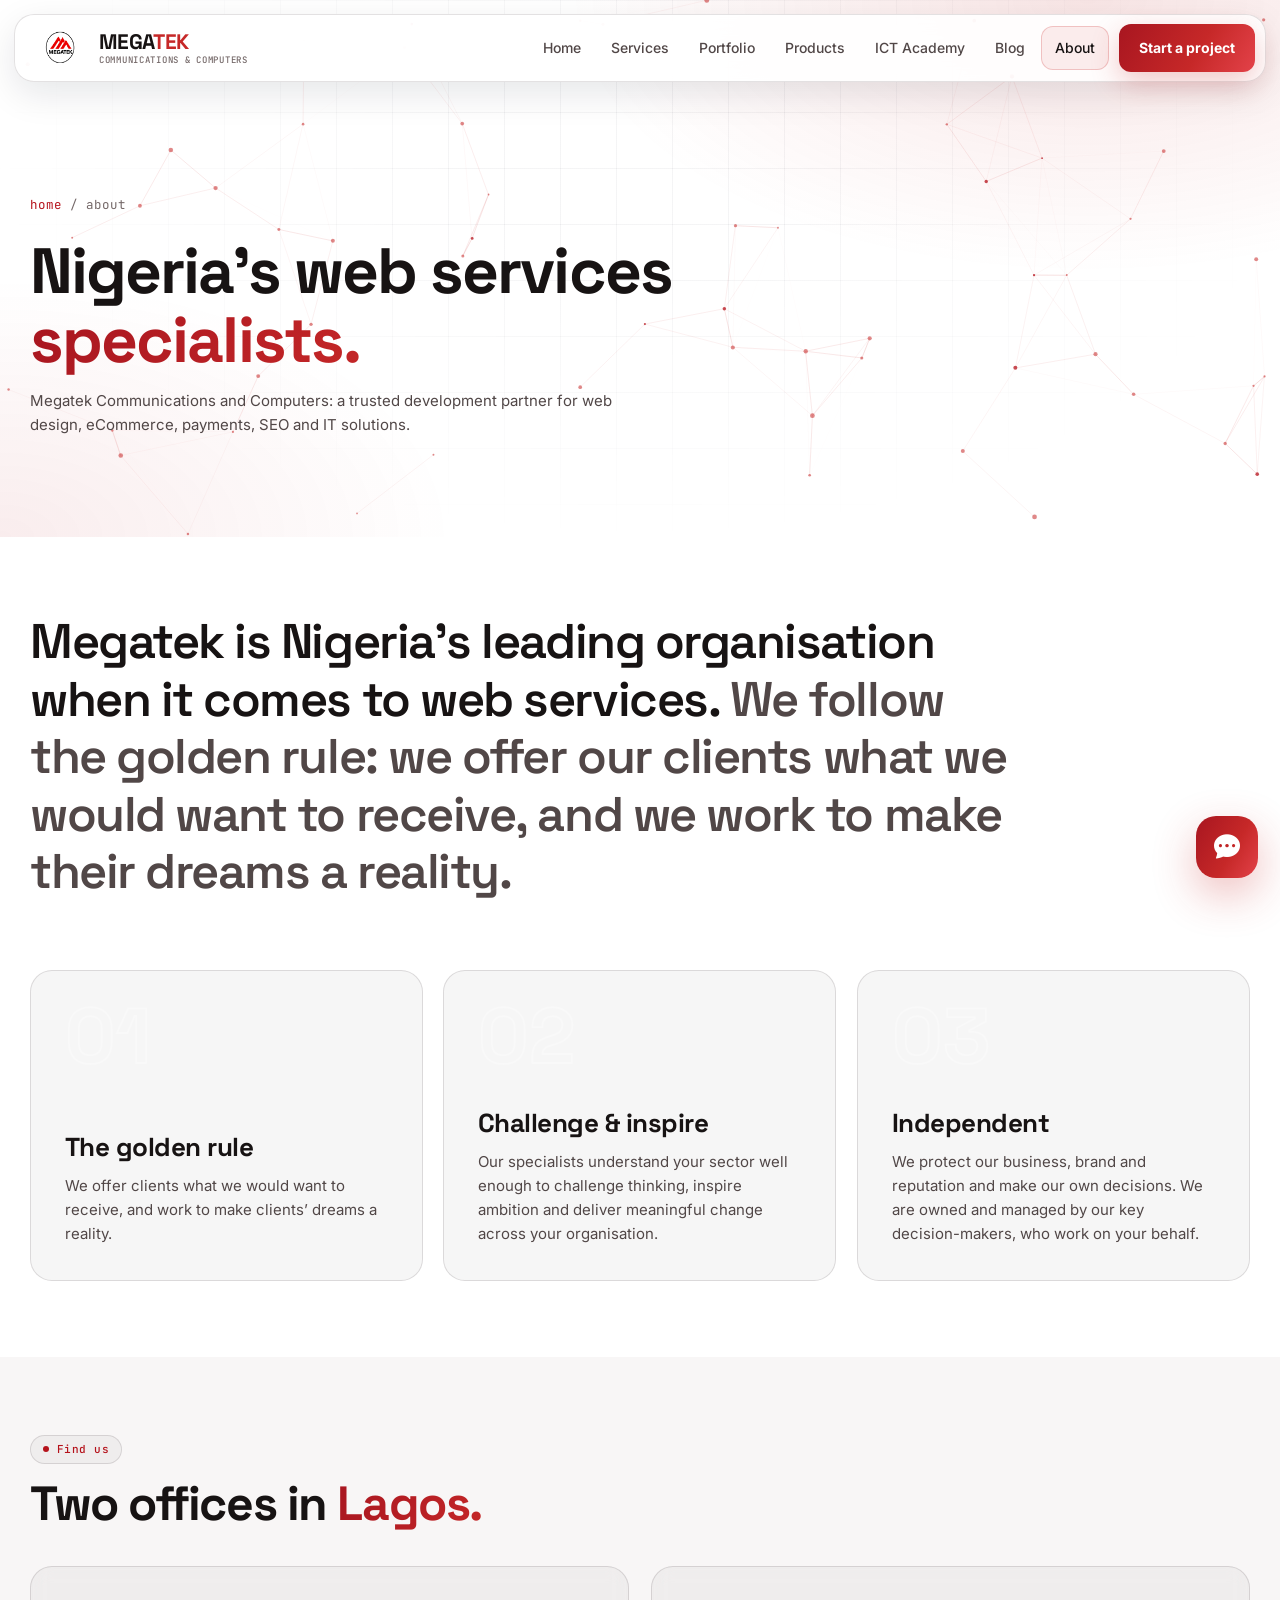
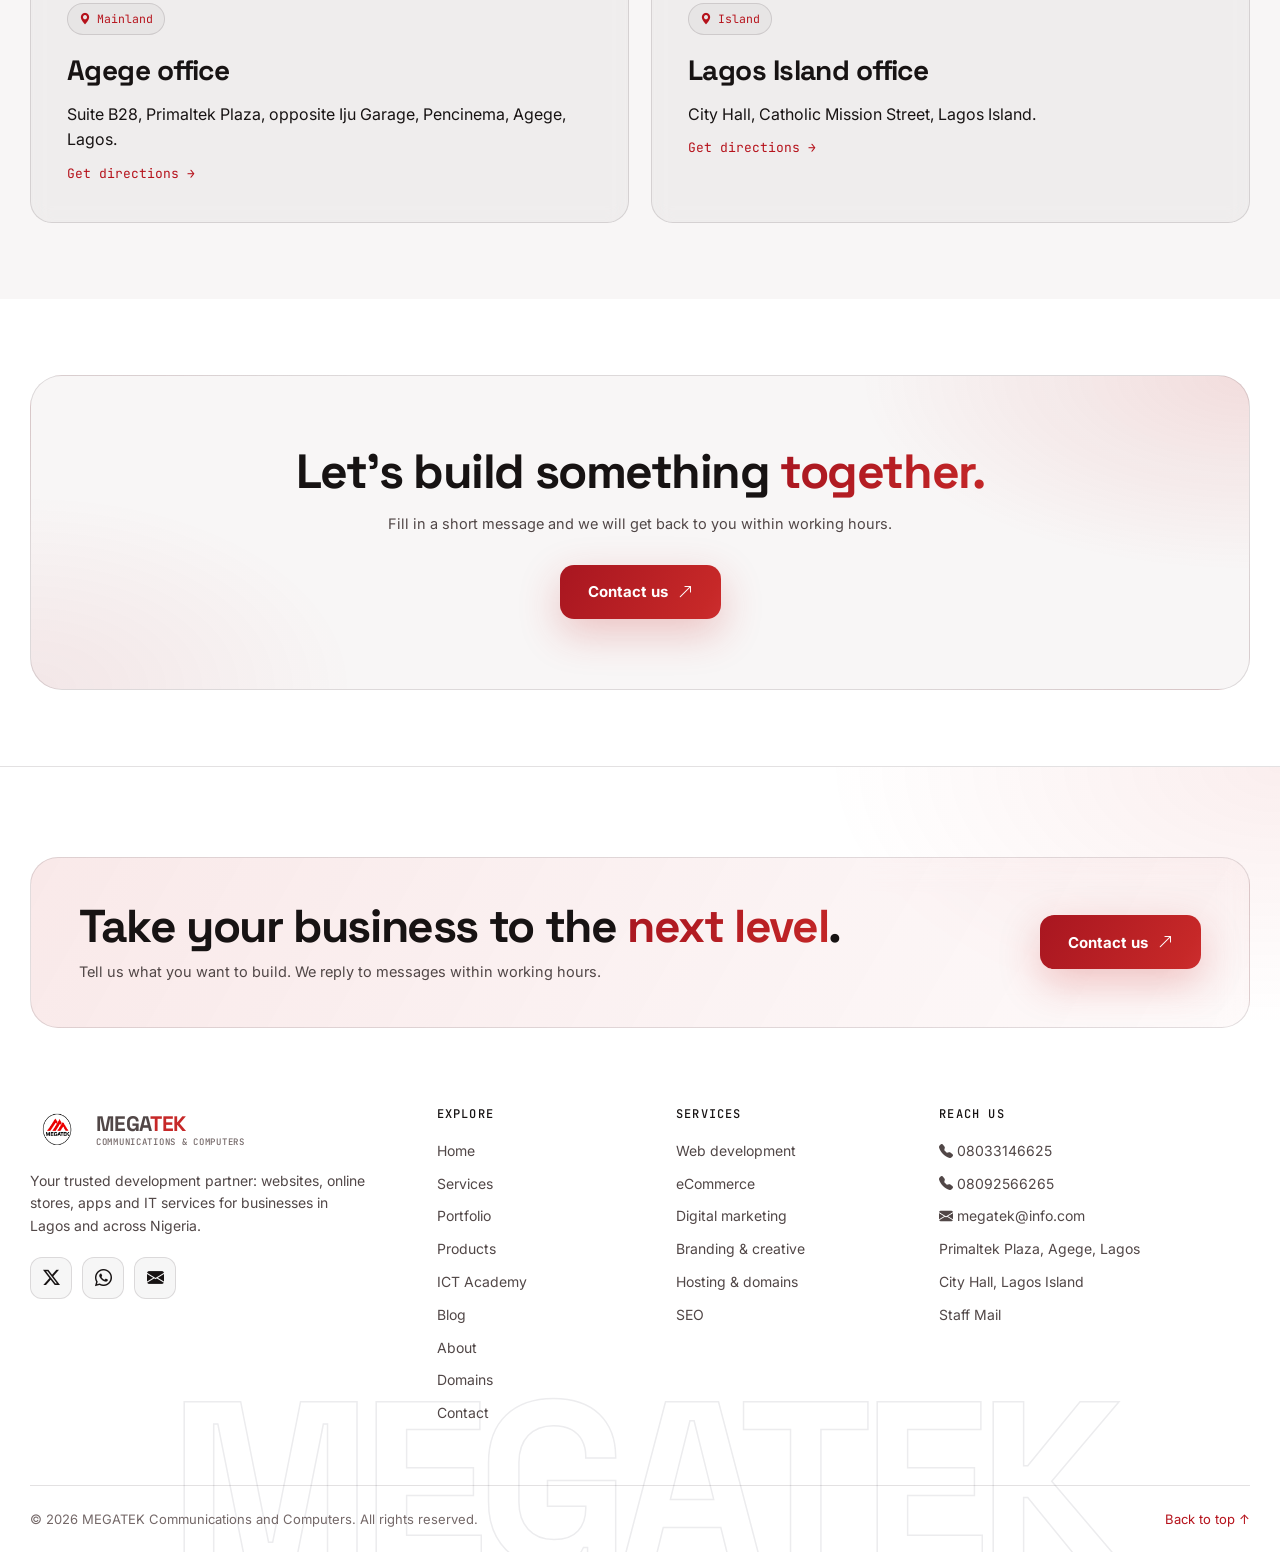
==== about.html @ 0903a26f "Build Megatek website branding refresh Co-authored-by: Copilot <223556219+Copilot@users.noreply.gith" ====
<!doctype html>
<html lang="en">
<head>
  <meta charset="utf-8">
  <meta name="viewport" content="width=device-width, initial-scale=1">
  <meta name="description" content="Megatek Communications and Computers, Nigeria web services specialists in Lagos.">
  <meta name="theme-color" content="#ffffff">
  <title>About Us | Megatek</title>
  <link rel="icon" type="image/png" href="assets/images/logo.png">
  <link rel="stylesheet" href="assets/css/styles.css">
  <script src="assets/js/main.js" defer></script>
</head>
<body id="top">
  <div data-site-header></div>
  <main>
    <section class="page-hero"><div class="grid-bg"></div><div class="container"><div class="crumbs"><a href="index.html">home</a> / about</div><h1>Nigeria&rsquo;s web services <span class="grad">specialists.</span></h1><p class="lead">Megatek Communications and Computers: a trusted development partner for web design, eCommerce, payments, SEO and IT solutions.</p></div></section>
    <section class="section"><div class="container">
      <p class="statement reveal">Megatek is Nigeria&rsquo;s leading organisation when it comes to web services. <span>We follow the golden rule: we offer our clients what we would want to receive, and we work to make their dreams a reality.</span></p>
      <div class="principles reveal">
        <div class="card principle"><span class="num">01</span><h3>The golden rule</h3><p>We offer clients what we would want to receive, and work to make clients&rsquo; dreams a reality.</p></div>
        <div class="card principle"><span class="num">02</span><h3>Challenge &amp; inspire</h3><p>Our specialists understand your sector well enough to challenge thinking, inspire ambition and deliver meaningful change across your organisation.</p></div>
        <div class="card principle"><span class="num">03</span><h3>Independent</h3><p>We protect our business, brand and reputation and make our own decisions. We are owned and managed by our key decision-makers, who work on your behalf.</p></div>
      </div>
    </div></section>
    <section class="section section--alt"><div class="container"><div class="section-head reveal"><p class="eyebrow">Find us</p><h2>Two offices in <span class="grad">Lagos.</span></h2></div>
      <div class="offices reveal">
        <div class="card office"><span class="chip"><i class="bi bi-geo-alt-fill"></i> Mainland</span><h3>Agege office</h3><p>Suite B28, Primaltek Plaza, opposite Iju Garage, Pencinema, Agege, Lagos.</p><a href="https://maps.google.com/?q=Primaltek+Plaza+Agege+Lagos" target="_blank" rel="noreferrer">Get directions →</a></div>
        <div class="card office"><span class="chip"><i class="bi bi-geo-alt-fill"></i> Island</span><h3>Lagos Island office</h3><p>City Hall, Catholic Mission Street, Lagos Island.</p><a href="https://maps.google.com/?q=City+Hall+Catholic+Mission+Street+Lagos+Island" target="_blank" rel="noreferrer">Get directions →</a></div>
      </div></div></section>
    <section class="section"><div class="container"><div class="cta reveal"><h2>Let&rsquo;s build something <span class="grad">together.</span></h2><p>Fill in a short message and we will get back to you within working hours.</p><div class="hero-actions"><a class="btn" href="contact.html">Contact us <i class="bi bi-arrow-up-right"></i></a></div></div></div></section>
  </main>
  <div data-site-footer></div>
</body>
</html>
---- assets/css/styles.css ----
@import url('https://fonts.googleapis.com/css2?family=Space+Grotesk:wght@400;500;600;700&family=Inter:wght@400;500;600;700&family=JetBrains+Mono:wght@400;500;700&display=swap');
@import url('https://cdn.jsdelivr.net/npm/bootstrap-icons@1.11.3/font/bootstrap-icons.min.css');

:root {
  color-scheme: light;
  --bg: #ffffff; --bg-2: #f8f6f6; --bg-3: #f0eaea;
  --panel: rgba(25,15,16,.035); --panel-2: rgba(25,15,16,.07); --line: rgba(25,15,16,.12);
  --text: #171313; --sub: #514747; --dim: #746868;
  --blue: #c62828; --blue-2: #a81620; --violet: #b51f2b; --mint: #b5121b; --amber: #a81620; --red: #c62828;
  --light: #faf7f7; --ink: #171313; --ink-sub: #514747; --light-line: #e6dede;
  --grad: linear-gradient(120deg, #a81620, #c62828 58%, #e34249);
  --grad-warm: linear-gradient(120deg, #a81620, #e34249);
  --display: 'Space Grotesk', system-ui, sans-serif; --sans: 'Inter', system-ui, sans-serif; --mono: 'JetBrains Mono', ui-monospace, monospace;
  --radius: 22px; --content: 1220px; --ease: cubic-bezier(.22,.8,.24,1);
}
* { box-sizing: border-box; }
html { scroll-behavior: smooth; overflow-x: clip; }
body { margin: 0; background: var(--bg); color: var(--text); font-family: var(--sans); font-size: 16px; line-height: 1.7; overflow-x: hidden; -webkit-font-smoothing: antialiased; }
main { overflow-x: clip; animation: page-in .6s ease both; }
@keyframes page-in { from { opacity: 0; } to { opacity: 1; } }
body.page-leave main { opacity: 0; transition: opacity .28s; }
img { display: block; max-width: 100%; }
a { color: inherit; }
button, input, textarea, select { font: inherit; color: inherit; }
::selection { background: var(--blue); color: #fff; }
:focus-visible { outline: 2px solid var(--mint); outline-offset: 3px; }
.sr-only { position: absolute !important; width: 1px; height: 1px; overflow: hidden; clip: rect(0 0 0 0); white-space: nowrap; }
.container { width: min(var(--content), calc(100% - 56px)); margin-inline: auto; }
.section { position: relative; padding-block: 76px; }
.section--light { background: var(--light); color: var(--ink); --text: var(--ink); --sub: var(--ink-sub); --line: var(--light-line); --panel: #fff; --panel-2: #fff; }
.section--alt { background: var(--bg-2); }
.grid-bg { position: absolute; inset: 0; background-image: linear-gradient(rgba(255,255,255,.05) 1px, transparent 1px), linear-gradient(90deg, rgba(255,255,255,.05) 1px, transparent 1px); background-size: 56px 56px; -webkit-mask-image: radial-gradient(ellipse at 50% 30%, #000 20%, transparent 72%); mask-image: radial-gradient(ellipse at 50% 30%, #000 20%, transparent 72%); pointer-events: none; }
.section--light .grid-bg { background-image: linear-gradient(rgba(11,18,38,.06) 1px, transparent 1px), linear-gradient(90deg, rgba(11,18,38,.06) 1px, transparent 1px); }

/* ============ Type ============ */
h1, h2, h3, h4 { margin: 0 0 14px; font-family: var(--display); font-weight: 700; line-height: 1.08; letter-spacing: -.03em; color: var(--text); }
h1 { font-size: clamp(28px, 5.5vw, 84px); }
h2 { font-size: clamp(22px, 3.8vw, 48px); }
h3 { font-size: 18px; letter-spacing: -.02em; line-height: 1.25; }
p { margin: 0 0 14px; color: var(--sub); font-size: 14.5px; line-height: 1.6; }
.lead { font-size: 15px; max-width: 620px; line-height: 1.6; }
.grad { background: var(--grad); background-size: 200% auto; -webkit-background-clip: text; background-clip: text; color: transparent; animation: shine 7s linear infinite; }
.mono { font-family: var(--mono); }
.eyebrow { display: inline-flex; align-items: center; gap: 8px; margin-bottom: 14px; padding: 5px 12px; border: 1px solid var(--line); border-radius: 999px; background: var(--panel); color: var(--mint); font-family: var(--mono); font-size: 11px; font-weight: 500; letter-spacing: .04em; }
.section--light .eyebrow { color: var(--blue-2); background: #fff; }
.eyebrow::before { width: 6px; height: 6px; border-radius: 50%; background: currentColor; box-shadow: 0 0 0 0 currentColor; animation: ping 2s infinite; content: ''; }
.section-head { max-width: 680px; margin-bottom: 36px; }
.section-head--center { margin-inline: auto; text-align: center; }
.section-head--center .lead { margin-inline: auto; }
.split .word { display: inline-block; overflow: hidden; vertical-align: top; padding: 0 .04em .14em; margin: 0 -.04em -.14em; }
.split .word > span { display: inline-block; opacity: 0; transform: translateY(115%) rotate(4deg); transition: transform .9s var(--ease), opacity .6s; transition-delay: calc(var(--i, 0) * 55ms); }
.split.is-in .word > span { opacity: 1; transform: none; }
.split .grad .word > span { background: var(--grad); background-size: 200% auto; -webkit-background-clip: text; background-clip: text; color: transparent; animation: shine 7s linear infinite; }
.split .grad { background: none; animation: none; color: inherit; }

/* ============ Buttons ============ */
.btn { position: relative; display: inline-flex; align-items: center; justify-content: center; gap: clamp(7px, 1vw, 10px); min-height: clamp(44px, 4.5vw, 54px); padding: clamp(9px, 1.2vw, 13px) clamp(18px, 2.5vw, 28px); border: 0; border-radius: clamp(11px, 1.2vw, 14px); overflow: hidden; background: var(--grad); background-size: 160% 100%; color: #fff; font-weight: 700; font-size: clamp(13.5px, 1.2vw, 15px); text-decoration: none; cursor: pointer; box-shadow: 0 14px 40px rgba(198,40,40,.25); transition: transform .3s var(--ease), box-shadow .3s, background-position .6s, translate .2s; }
.btn:hover { transform: translateY(-3px); background-position: 100% 0; box-shadow: 0 20px 54px rgba(198,40,40,.35); }
.btn--ghost { border: 1px solid var(--line); background: var(--panel); color: var(--text); box-shadow: none; backdrop-filter: blur(10px); }
.btn--ghost:hover { background: var(--panel-2); border-color: rgba(255,255,255,.3); box-shadow: none; }
.btn--dark { background: var(--ink); color: #fff; box-shadow: 0 14px 34px rgba(11,18,38,.3); }
.btn--sm { min-height: clamp(36px, 3.8vw, 44px); padding: clamp(6px, 0.9vw, 9px) clamp(13px, 1.8vw, 18px); font-size: clamp(12.5px, 1.1vw, 14px); border-radius: clamp(9px, 1vw, 12px); }
.chip { display: inline-flex; align-items: center; gap: 6px; padding: 5px 11px; border: 1px solid var(--line); border-radius: 999px; background: var(--panel); color: var(--sub); font-family: var(--mono); font-size: 11.5px; }

/* ============ Cards / tilt / spotlight ============ */
.card { position: relative; border: 1px solid var(--line); border-radius: var(--radius); background: var(--panel); overflow: hidden; backdrop-filter: blur(10px); }
.section--light .card { box-shadow: 0 16px 44px rgba(11,18,38,.07); }
[data-tilt] { transform: perspective(1000px) rotateX(var(--rx, 0deg)) rotateY(var(--ry, 0deg)) translateY(var(--ty, 0px)); transition: transform .35s var(--ease), border-color .3s, box-shadow .3s, background .3s; will-change: transform; }
[data-tilt]:hover { --ty: -8px; border-color: rgba(198,40,40,.45); box-shadow: 0 30px 80px rgba(198,40,40,.12); }
.spot { position: absolute; inset: 0; z-index: 2; border-radius: inherit; background: radial-gradient(420px circle at var(--mx, 50%) var(--my, 50%), rgba(198,40,40,.12), transparent 62%); opacity: 0; pointer-events: none; transition: opacity .3s; }
[data-tilt]:hover > .spot { opacity: 1; }

/* ============ Header ============ */
.scroll-progress { position: fixed; z-index: 200; top: 0; left: 0; right: 0; height: 3px; background: var(--grad); box-shadow: 0 0 14px rgba(198,40,40,.4); transform: scaleX(0); transform-origin: left; }
.site-header { position: fixed; z-index: 100; top: 0; left: 0; right: 0; padding-top: 14px; pointer-events: none; }
.header-inner { pointer-events: auto; width: min(1260px, calc(100% - 28px)); min-height: 68px; margin: 0 auto; display: flex; align-items: center; justify-content: space-between; gap: 18px; padding: 8px 10px 8px 18px; border: 1px solid var(--line); border-radius: 20px; background: rgba(8,12,26,.62); backdrop-filter: blur(22px) saturate(160%); -webkit-backdrop-filter: blur(22px) saturate(160%); box-shadow: 0 20px 60px rgba(0,0,0,.35); transition: background .3s, border-color .3s; }
.site-header.is-scrolled .header-inner { background: rgba(6,9,20,.88); border-color: rgba(255,255,255,.14); }
.brand { display: flex; align-items: center; gap: 12px; text-decoration: none; }
.brand-mark { width: 40px; height: 40px; flex: 0 0 auto; }
.brand-name { display: block; font-family: var(--display); font-size: 21px; font-weight: 700; letter-spacing: -.03em; line-height: 1; }
.brand-name b { color: var(--red); font-weight: 700; }
.brand-name small { display: block; margin-top: 4px; color: var(--dim); font-family: var(--mono); font-size: 9px; font-weight: 500; letter-spacing: .08em; text-transform: uppercase; }
.site-nav { display: flex; align-items: center; gap: 2px; }
.site-nav a { padding: 10px 14px; border-radius: 12px; color: var(--sub); font-size: 14px; font-weight: 500; text-decoration: none; transition: color .2s, background .2s; }
.site-nav a:hover { color: #fff; background: var(--panel-2); }
.site-nav a[aria-current="page"] { color: #fff; background: rgba(198,40,40,.12); box-shadow: inset 0 0 0 1px rgba(198,40,40,.3); }
.site-nav .nav-cta { margin-left: 8px; padding: 12px 20px; background: var(--grad); color: #fff; font-weight: 700; box-shadow: 0 10px 28px rgba(198,40,40,.25); }
.site-nav .nav-cta:hover { color: #fff; background: var(--grad); transform: translateY(-2px); }
.nav-toggle { display: none; width: 46px; height: 46px; align-items: center; justify-content: center; border: 1px solid var(--line); border-radius: 14px; background: var(--panel); cursor: pointer; }
.burger, .burger::before, .burger::after { display: block; width: 20px; height: 2px; border-radius: 2px; background: #fff; transition: transform .35s var(--ease), background .2s; }
.burger { position: relative; }
.burger::before, .burger::after { position: absolute; left: 0; content: ''; }
.burger::before { top: -6px; } .burger::after { top: 6px; }
.nav-toggle.is-open .burger { background: transparent; }
.nav-toggle.is-open .burger::before { transform: translateY(6px) rotate(45deg); }
.nav-toggle.is-open .burger::after { transform: translateY(-6px) rotate(-45deg); }

/* ============ Page hero (inner) ============ */
.page-hero { position: relative; overflow: hidden; padding: 190px 0 100px; background: radial-gradient(800px 420px at 85% 0%, rgba(198,40,40,.12), transparent 65%), radial-gradient(700px 400px at 0% 100%, rgba(181,18,27,.08), transparent 65%), var(--bg); isolation: isolate; }
.page-hero .container { position: relative; z-index: 2; }
.page-hero h1 { max-width: 960px; font-size: clamp(26px, 5vw, 76px); }
.page-hero .lead { margin-bottom: 0; }
.crumbs { display: inline-flex; gap: 8px; margin-bottom: 22px; color: var(--dim); font-family: var(--mono); font-size: 12.5px; }
.crumbs a { color: var(--mint); text-decoration: none; }
.fx-canvas { position: absolute; inset: 0; z-index: 0; width: 100%; height: 100%; pointer-events: none; }
.orb { position: absolute; z-index: 0; border-radius: 50%; filter: blur(70px); pointer-events: none; animation: drift 16s ease-in-out infinite; }

/* ============ Footer ============ */
.site-footer { position: relative; overflow: hidden; padding: 90px 0 0; border-top: 1px solid var(--line); background: radial-gradient(700px 400px at 100% 0%, rgba(198,40,40,.08), transparent 65%), var(--bg); }
.footer-cta { position: relative; z-index: 2; display: flex; align-items: center; justify-content: space-between; gap: 30px; margin-bottom: 80px; padding: 44px 48px; border: 1px solid var(--line); border-radius: 28px; background: linear-gradient(120deg, rgba(198,40,40,.1), rgba(181,18,27,.05) 60%, rgba(198,40,40,.025)); backdrop-filter: blur(14px); }
.footer-cta h2 { margin: 0 0 8px; font-size: clamp(30px, 3.6vw, 48px); }
.footer-cta p { margin: 0; }
.footer-grid { position: relative; z-index: 2; display: grid; grid-template-columns: 1.5fr .8fr .9fr 1.3fr; gap: 48px; }
.footer-col h4 { margin-bottom: 18px; color: #fff; font-family: var(--mono); font-size: 12px; font-weight: 500; letter-spacing: .1em; text-transform: uppercase; }
.footer-col ul { display: grid; gap: 9px; margin: 0; padding: 0; list-style: none; }
.footer-col a, .footer-col li, .footer-col p { color: var(--sub); font-size: 14px; text-decoration: none; }
.footer-col a { transition: color .2s, padding .25s var(--ease); }
.footer-col a:hover { color: var(--mint); padding-left: 6px; }
.footer-about p { max-width: 340px; margin: 18px 0 20px; }
.socials { display: flex; gap: 10px; }
.socials a { width: 42px; height: 42px; display: grid; place-items: center; border: 1px solid var(--line); border-radius: 12px; background: var(--panel); color: #fff; font-size: 17px; transition: background .25s, transform .3s var(--ease), border-color .25s; padding: 0 !important; }
.socials a:hover { transform: translateY(-4px); border-color: var(--blue); background: rgba(198,40,40,.12); color: var(--red); }
.footer-bottom { position: relative; z-index: 2; display: flex; justify-content: space-between; gap: 18px; margin-top: 60px; padding: 22px 0; border-top: 1px solid var(--line); color: var(--dim); font-size: 13px; }
.footer-bottom a { color: var(--mint); text-decoration: none; }
.footer-word { position: absolute; z-index: 1; left: 50%; bottom: -.2em; transform: translateX(-50%); color: transparent; font-family: var(--display); font-size: clamp(60px, 18vw, 300px); font-weight: 700; line-height: 1; letter-spacing: -.05em; white-space: nowrap; -webkit-text-stroke: 1.5px rgba(255,255,255,.07); pointer-events: none; }

/* ============ Reveal / keyframes ============ */
.js .reveal { opacity: 0; transform: translateY(36px); transition: opacity .85s var(--ease), transform .85s var(--ease); }
.js .reveal.is-visible { opacity: 1; transform: none; }
.reveal.is-visible > * { animation: child-in .85s var(--ease) backwards; }
.reveal.is-visible > *:nth-child(2) { animation-delay: .08s; } .reveal.is-visible > *:nth-child(3) { animation-delay: .16s; }
.reveal.is-visible > *:nth-child(4) { animation-delay: .24s; } .reveal.is-visible > *:nth-child(5) { animation-delay: .32s; }
.reveal.is-visible > *:nth-child(6) { animation-delay: .4s; } .reveal.is-visible > *:nth-child(7) { animation-delay: .48s; }
.reveal.is-visible > *:nth-child(8) { animation-delay: .56s; } .reveal.is-visible > *:nth-child(9) { animation-delay: .64s; }
@keyframes child-in { from { opacity: 0; transform: translateY(26px) scale(.97); } to { opacity: 1; transform: none; } }
@keyframes shine { to { background-position: 200% center; } }
@keyframes ping { 70% { box-shadow: 0 0 0 9px transparent; } 100% { box-shadow: 0 0 0 0 transparent; } }
@keyframes drift { 0%, 100% { transform: translate(0,0) scale(1); } 50% { transform: translate(50px,-40px) scale(1.15); } }
@keyframes float { 0%, 100% { transform: translateY(0); } 50% { transform: translateY(-12px); } }
@keyframes spin { to { transform: rotate(360deg); } }
@keyframes mq { to { transform: translateX(-50%); } }
@keyframes blink { 50% { opacity: 0; } }

/* ============ Boot screen / cursor / to-top ============ */
.boot { position: fixed; z-index: 500; inset: 0; display: grid; place-items: center; padding: 24px; background: var(--bg); transition: opacity .6s, visibility .6s; }
.boot.is-leaving { opacity: 0; visibility: hidden; }
.boot-box { width: min(560px, 100%); padding: 26px; border: 1px solid var(--line); border-radius: 18px; background: var(--bg-2); box-shadow: 0 30px 90px rgba(198,40,40,.12); font-family: var(--mono); font-size: 13.5px; line-height: 1.9; }
.boot-box .l { display: block; color: var(--sub); opacity: 0; animation: child-in .3s forwards; }
.boot-box .ok { color: var(--mint); }
.boot-bar { height: 3px; margin-top: 16px; overflow: hidden; border-radius: 3px; background: var(--line); }
.boot-bar i { display: block; height: 100%; width: 0; background: var(--grad); animation: load 1.7s var(--ease) forwards; }
@keyframes load { to { width: 100%; } }
.cursor-dot, .cursor-ring { position: fixed; z-index: 400; top: 0; left: 0; pointer-events: none; opacity: 0; transition: opacity .3s; }
.has-cursor .cursor-dot, .has-cursor .cursor-ring { opacity: 1; }
.cursor-dot { width: 6px; height: 6px; margin: -3px 0 0 -3px; border-radius: 50%; background: var(--mint); }
.cursor-ring { width: 38px; height: 38px; margin: -19px 0 0 -19px; border: 1.5px solid rgba(255,255,255,.85); border-radius: 50%; mix-blend-mode: difference; transition: width .3s var(--ease), height .3s var(--ease), margin .3s var(--ease), background .3s, opacity .3s; }
.cursor-ring.is-hover { width: 64px; height: 64px; margin: -32px 0 0 -32px; background: rgba(255,255,255,.9); }
.to-top { position: fixed; z-index: 90; left: 20px; bottom: 22px; width: 48px; height: 48px; display: grid; place-items: center; border: 1px solid var(--line); border-radius: 14px; background: rgba(8,12,26,.85); color: var(--mint); font-size: 18px; cursor: pointer; backdrop-filter: blur(10px); opacity: 0; transform: translateY(16px); pointer-events: none; transition: opacity .3s, transform .4s var(--ease); }
.to-top.is-on { opacity: 1; transform: none; pointer-events: auto; }

/* ============ Home hero ============ */
.hero { position: relative; min-height: 100vh; display: flex; align-items: center; overflow: hidden; padding: 160px 0 110px; background: radial-gradient(900px 560px at 85% 10%, rgba(198,40,40,.12), transparent 62%), radial-gradient(800px 560px at 0% 100%, rgba(181,18,27,.07), transparent 62%), var(--bg); isolation: isolate; }
.hero .grid-bg { z-index: 0; }
.hero-grid { position: relative; z-index: 2; display: grid; grid-template-columns: 1.02fr .98fr; gap: 60px; align-items: center; }
.hero h1 { margin-bottom: 26px; font-size: clamp(28px, 5vw, 72px); line-height: 1.05; }
.hero .lead { margin-bottom: 36px; font-size: 19px; }
.hero-actions { display: flex; flex-wrap: wrap; gap: 14px; }
.hero-trust { display: flex; flex-wrap: wrap; gap: 8px; margin-top: 38px; }
.hero .eyebrow, .hero .lead, .hero-actions, .hero-trust { opacity: 0; transform: translateY(18px); transition: opacity .9s var(--ease), transform .9s var(--ease); }
.hero-go .hero .eyebrow, .hero-go .hero .lead, .hero-go .hero-actions, .hero-go .hero-trust { opacity: 1; transform: none; }
.hero .lead { transition-delay: .7s; } .hero-actions { transition-delay: .9s; } .hero-trust { transition-delay: 1.1s; }
.hero-stage { position: relative; min-height: 560px; opacity: 0; transform: translateY(40px) scale(.96); transition: opacity 1.2s var(--ease) .4s, transform 1.2s var(--ease) .4s; }
.hero-go .hero-stage { opacity: 1; transform: none; }

/* code window */
.win { position: relative; border: 1px solid var(--line); border-radius: 18px; background: rgba(9,14,29,.92); box-shadow: 0 40px 100px rgba(0,0,0,.55), 0 0 0 1px rgba(255,255,255,.03) inset; backdrop-filter: blur(14px); overflow: hidden; }
.win-bar { display: flex; align-items: center; gap: 8px; padding: 12px 16px; border-bottom: 1px solid var(--line); background: rgba(255,255,255,.03); }
.win-bar i { width: 11px; height: 11px; border-radius: 50%; background: #c62828; } .win-bar i:nth-child(2) { background: #a81620; } .win-bar i:nth-child(3) { background: #e34249; }
.win-bar span { margin-left: 10px; color: var(--dim); font-family: var(--mono); font-size: 12px; }
.win-code { padding: 18px 20px 22px; font-family: var(--mono); font-size: 13px; line-height: 1.85; color: #c8d4f5; }
.code-line { display: block; width: 0; overflow: hidden; white-space: pre; animation: typing var(--d, .8s) steps(var(--n, 20), end) var(--delay, 0s) forwards; }
.code-line.is-out { color: var(--mint); }
@keyframes typing { from { width: 0; } to { width: calc(var(--n) * 1ch + 2px); } }
.t-k { color: #f27b83; } .t-s { color: #f4b1b5; } .t-f { color: #e88b92; } .t-c { color: #a89b9b; } .t-n { color: #ec9ca1; } .t-o { color: var(--mint); }
.caret { display: inline-block; width: 8px; height: 15px; margin-left: 2px; vertical-align: -2px; background: var(--mint); animation: blink 1s steps(1) infinite; }
.hero-win { width: 86%; }
/* browser preview */
.browser { position: absolute; z-index: 3; right: 0; bottom: 0; width: 70%; border: 1px solid rgba(25,15,16,.14); border-radius: 18px; background: #fff; box-shadow: 0 24px 60px rgba(25,15,16,.18); overflow: hidden; animation: float 7s ease-in-out infinite; }
.browser-bar { display: flex; align-items: center; gap: 6px; padding: 10px 14px; background: #f1eeee; }
.browser-bar i { width: 9px; height: 9px; border-radius: 50%; background: #c9c4c4; }
.browser-bar span { flex: 1; margin-left: 10px; padding: 4px 12px; border-radius: 999px; background: #fff; color: #616161; font-family: var(--mono); font-size: 11px; }
.browser-body { aspect-ratio: 1.5; overflow: hidden; }
.hero-photo { width: 100%; height: 100%; object-fit: cover; object-position: center; }
.float-chip { position: absolute; z-index: 4; display: inline-flex; align-items: center; gap: 8px; padding: 10px 16px; border: 1px solid rgba(255,255,255,.18); border-radius: 14px; background: rgba(10,15,32,.88); backdrop-filter: blur(14px); box-shadow: 0 20px 50px rgba(0,0,0,.45); font-size: 13px; font-weight: 600; white-space: nowrap; animation: float 6s ease-in-out infinite; }
.float-chip i { color: var(--mint); font-size: 16px; }
.float-chip--a { top: 4px; right: 2%; } .float-chip--b { top: 52%; left: -2%; animation-delay: -2s; } .float-chip--c { bottom: 40px; left: 8%; animation-delay: -4s; }

/* ============ Marquee ============ */
.mq-viewport { position: relative; overflow: hidden; -webkit-mask-image: linear-gradient(90deg, transparent, #000 8%, #000 92%, transparent); mask-image: linear-gradient(90deg, transparent, #000 8%, #000 92%, transparent); }
.mq-track { display: flex; width: max-content; align-items: center; animation: mq var(--mq, 50s) linear infinite; }
.mq-track.is-rev { animation-direction: reverse; }
.mq-viewport:hover .mq-track { animation-play-state: paused; }
.marquee { position: relative; padding-block: 28px; border-block: 1px solid var(--line); background: var(--bg-2); }
.mq-item { display: inline-flex; align-items: center; gap: 12px; padding-inline: 30px; color: var(--sub); font-family: var(--display); font-size: 22px; font-weight: 600; white-space: nowrap; transition: color .3s; }
.mq-item i { color: var(--blue); font-size: 24px; }
.mq-item:hover { color: #fff; }
.mq-dot { color: var(--mint); font-size: 12px; }
.marquee--big { padding-block: 40px; background: var(--bg); }
.marquee--big .mq-item { font-size: clamp(50px, 8vw, 120px); font-weight: 700; letter-spacing: -.04em; color: transparent; -webkit-text-stroke: 1.5px rgba(255,255,255,.28); }
.marquee--big .mq-item.is-fill { color: #fff; -webkit-text-stroke: 0; }

/* ============ Stats ============ */
.stats { display: grid; grid-template-columns: repeat(4, 1fr); gap: 1px; overflow: hidden; border: 1px solid var(--line); border-radius: 16px; background: var(--line); }
.stat { padding: 22px 20px; background: var(--bg-2); transition: background .3s; }
.stat:hover { background: var(--bg-3); }
.stat strong { display: block; font-family: var(--display); font-size: clamp(28px, 3.5vw, 44px); font-weight: 700; line-height: 1.1; letter-spacing: -.03em; background: var(--grad); -webkit-background-clip: text; background-clip: text; color: transparent; }
.stat span { display: block; margin-top: 6px; color: var(--sub); font-size: 13px; line-height: 1.35; }

/* ============ Bento services ============ */
.bento { display: grid; grid-template-columns: repeat(4, 1fr); gap: 14px; }
.bento-item { position: relative; display: flex; flex-direction: column; min-height: 180px; padding: 20px 22px; text-decoration: none; border-radius: 16px; }
.bento-item:nth-child(1) { grid-column: span 2; grid-row: span 2; background: radial-gradient(500px 300px at 100% 0%, rgba(198,40,40,.08), transparent 65%), var(--panel); }
.bento-item:nth-child(6) { grid-column: span 2; }
.bento-ico { width: 42px; height: 42px; display: grid; place-items: center; margin-bottom: auto; border-radius: 12px; background: rgba(198,40,40,.1); color: var(--blue); font-size: 20px; box-shadow: inset 0 0 0 1px rgba(198,40,40,.22); transition: transform .5s var(--ease), background .3s, color .3s; }
.bento-item:hover .bento-ico { transform: rotate(-8deg) scale(1.08); background: var(--blue); color: #fff; }
.bento-item:nth-child(3n+2) .bento-ico { background: rgba(198,40,40,.08); color: var(--red); box-shadow: inset 0 0 0 1px rgba(198,40,40,.2); }
.bento-item:nth-child(3n+2):hover .bento-ico { background: var(--mint); color: #04060d; }
.bento-item:nth-child(3n) .bento-ico { background: rgba(198,40,40,.08); color: var(--red); box-shadow: inset 0 0 0 1px rgba(198,40,40,.2); }
.bento-item:nth-child(3n):hover .bento-ico { background: var(--amber); color: #04060d; }
.bento-item h3 { margin: 16px 0 6px; font-size: 17px; } .bento-item:nth-child(1) h3 { font-size: 22px; }
.bento-item p { margin: 0; font-size: 13px; line-height: 1.5; color: var(--sub); }
.bento-item .more { display: inline-flex; align-items: center; gap: 6px; margin-top: 14px; color: var(--mint); font-family: var(--mono); font-size: 11.5px; }
.bento-item .more i { transition: transform .3s var(--ease); } .bento-item:hover .more i { transform: translateX(6px); }

/* ============ Configurator ============ */
.config { display: grid; grid-template-columns: 1.15fr .85fr; gap: 20px; align-items: start; }
.config-panel { padding: 22px 24px; border-radius: 18px; }
.config-panel h3 { display: flex; align-items: center; gap: 8px; margin-bottom: 14px; font-size: 12.5px; font-family: var(--mono); font-weight: 600; color: var(--mint); letter-spacing: .04em; text-transform: uppercase; }
.opt-grid { display: grid; grid-template-columns: repeat(2, 1fr); gap: 10px; margin-bottom: 24px; }
.opt { position: relative; display: flex; align-items: center; gap: 10px; padding: 12px 14px; border: 1px solid var(--line); border-radius: 14px; background: var(--panel); color: var(--text); text-align: left; cursor: pointer; transition: border-color .25s, background .25s, transform .25s var(--ease); }
.opt:hover { transform: translateY(-2px); border-color: rgba(198,40,40,.45); }
.opt i { width: 34px; height: 34px; flex: 0 0 auto; display: grid; place-items: center; border-radius: 10px; background: var(--panel-2); color: var(--sub); font-size: 16px; transition: background .25s, color .25s; }
.opt b { display: block; font-size: 13px; line-height: 1.2; } .opt small { color: var(--dim); font-size: 11.5px; }
.opt[aria-pressed="true"] { border-color: var(--blue); background: rgba(198,40,40,.08); box-shadow: 0 0 0 3px rgba(198,40,40,.08); }
.opt[aria-pressed="true"] i { background: var(--blue); color: #fff; }
.opt[aria-pressed="true"]::after { position: absolute; top: 8px; right: 10px; color: var(--mint); font-family: bootstrap-icons; content: '\f26a'; font-size: 13px; }
.opt-grid--chips { grid-template-columns: repeat(3, 1fr); margin-bottom: 0; }
.opt-grid--chips .opt { flex-direction: column; align-items: flex-start; gap: 8px; padding: 11px 12px; }
.config-out { position: sticky; top: 90px; overflow: hidden; border-radius: 18px; }
.config-out .win-code { min-height: 240px; font-size: 12px; padding: 14px 16px; line-height: 1.7; }
.config-cta { display: flex; flex-wrap: wrap; gap: 8px; padding: 0 16px 18px; }
.config-cta .btn { flex: 1 1 140px; min-height: 40px; padding: 8px 16px; font-size: 13px; }

/* ============ Process ============ */
.process { position: relative; display: grid; grid-template-columns: repeat(5, 1fr); gap: 14px; counter-reset: step; }
.process::before { position: absolute; top: 22px; left: 5%; right: 5%; height: 2px; background: repeating-linear-gradient(90deg, rgba(255,255,255,.28) 0 8px, transparent 8px 16px); content: ''; }
.step { position: relative; padding: 0 4px; counter-increment: step; }
.step-n { position: relative; z-index: 1; width: 44px; height: 44px; display: grid; place-items: center; margin-bottom: 14px; border: 1px solid var(--line); border-radius: 12px; background: var(--bg-2); color: var(--mint); font-family: var(--mono); font-size: 15px; font-weight: 700; transition: transform .4s var(--ease), background .3s, color .3s; }
.step:hover .step-n { transform: translateY(-4px) rotate(-6deg); background: var(--mint); color: #04060d; }
.step h3 { font-size: 16px; margin: 0 0 6px; } .step p { font-size: 12.5px; line-height: 1.5; color: var(--sub); margin: 0; }

/* ============ Software product cards ============ */
.prod-cards { display: grid; grid-template-columns: repeat(3, 1fr); gap: 16px; }
.prod-card { position: relative; display: flex; flex-direction: column; padding: 22px 20px; border-radius: 16px; text-decoration: none; transition: transform .3s var(--ease), border-color .3s, box-shadow .3s; }
.prod-card:hover { transform: translateY(-4px); border-color: rgba(198,40,40,.45); box-shadow: 0 20px 50px rgba(198,40,40,.1); }
.prod-card-top { display: flex; align-items: center; justify-content: space-between; gap: 10px; margin-bottom: 14px; }
.prod-ico { width: 38px; height: 38px; display: grid; place-items: center; border-radius: 10px; background: rgba(198,40,40,.1); color: var(--blue); font-size: 18px; box-shadow: inset 0 0 0 1px rgba(198,40,40,.2); }
.prod-card:hover .prod-ico { background: var(--blue); color: #fff; }
.prod-card h3 { margin: 0 0 6px; font-size: 17px; }
.prod-card p { margin: 0 0 14px; font-size: 13px; line-height: 1.5; color: var(--sub); }
.prod-mini-feats { list-style: none; margin: 0 0 16px; padding: 0; display: grid; gap: 6px; font-size: 12px; color: var(--sub); }
.prod-mini-feats li { display: flex; align-items: center; gap: 6px; }
.prod-mini-feats i { color: var(--mint); font-size: 14px; }
.prod-link { margin-top: auto; display: inline-flex; align-items: center; gap: 6px; color: var(--mint); font-family: var(--mono); font-size: 12px; font-weight: 500; }
.prod-link i { transition: transform .25s var(--ease); }
.prod-card:hover .prod-link i { transform: translateX(5px); }

/* ============ Browser frames (portfolio) ============ */
.work-grid { display: grid; grid-template-columns: repeat(3, 1fr); gap: 24px; }
.work { display: flex; flex-direction: column; text-decoration: none; }
.work-shot { position: relative; margin: 14px 14px 0; aspect-ratio: 16/10; overflow: hidden; border-radius: 12px; background: linear-gradient(135deg, var(--bg-3), #412326); }
.work-shot img { position: absolute; inset: 0; width: 100%; height: 100%; object-fit: cover; object-position: top; transition: transform 1.2s var(--ease); }
.work:hover .work-shot img { transform: scale(1.08); }
.work-shot .ph { position: absolute; inset: 0; display: grid; place-items: center; color: rgba(255,255,255,.55); font-family: var(--display); font-size: 44px; font-weight: 700; letter-spacing: -.04em; }
.work-top { display: flex; align-items: center; gap: 6px; padding: 12px 18px 0; }
.work-top i { width: 8px; height: 8px; border-radius: 50%; background: rgba(255,255,255,.22); }
.work-top span { margin-left: 8px; overflow: hidden; color: var(--dim); font-family: var(--mono); font-size: 11px; text-overflow: ellipsis; white-space: nowrap; }
.work-info { display: flex; align-items: center; justify-content: space-between; gap: 12px; padding: 18px 20px 22px; }
.work-info h3 { margin: 0 0 6px; font-size: 20px; }
.work-info .chip { font-size: 11px; }
.work-go { width: 44px; height: 44px; flex: 0 0 auto; display: grid; place-items: center; border-radius: 50%; background: var(--panel-2); transition: background .3s, transform .4s var(--ease); }
.work:hover .work-go { background: var(--mint); color: #04060d; transform: rotate(45deg); }

/* ============ CTA band ============ */
.cta { position: relative; overflow: hidden; padding: 70px 56px; border: 1px solid var(--line); border-radius: 32px; background: radial-gradient(600px 300px at 100% 0%, rgba(198,40,40,.12), transparent 65%), radial-gradient(500px 300px at 0% 100%, rgba(181,18,27,.07), transparent 65%), var(--bg-2); text-align: center; }
.cta h2 { max-width: 820px; margin-inline: auto; }
.cta p { max-width: 560px; margin: 0 auto 30px; }
.cta .hero-actions { justify-content: center; opacity: 1; transform: none; }

/* ============ Services page ============ */
.svc-layout { display: grid; grid-template-columns: 340px 1fr; gap: 40px; align-items: start; }
.svc-tabs { position: sticky; top: 100px; display: grid; gap: 6px; padding: 10px; }
.svc-tab { display: flex; align-items: center; gap: 14px; padding: 13px 14px; border: 0; border-radius: 14px; background: transparent; color: var(--sub); font-size: 15px; font-weight: 600; text-align: left; cursor: pointer; transition: background .25s, color .25s; }
.svc-tab i { width: 36px; height: 36px; display: grid; place-items: center; border-radius: 10px; background: var(--panel-2); font-size: 17px; transition: background .25s, color .25s; }
.svc-tab:hover { color: #fff; background: var(--panel-2); }
.svc-tab[aria-selected="true"] { color: #fff; background: rgba(181,18,27,.9); box-shadow: inset 0 0 0 1px rgba(181,18,27,.4); }
.svc-tab[aria-selected="true"] i { background: var(--blue); color: #fff; }
.svc-panel { display: none; padding: 44px; }
.svc-panel.is-active { display: block; animation: child-in .55s var(--ease) both; }
.svc-panel .bento-ico { margin-bottom: 26px; width: 66px; height: 66px; font-size: 30px; }
.svc-panel h2 { margin-bottom: 14px; font-size: clamp(34px, 4vw, 52px); }
.svc-panel > p { max-width: 640px; font-size: 17px; }
.svc-feats { display: grid; grid-template-columns: repeat(2, 1fr); gap: 12px; margin: 28px 0 32px; padding: 0; list-style: none; }
.svc-feats li { display: flex; align-items: center; gap: 12px; padding: 14px 16px; border: 1px solid var(--line); border-radius: 14px; background: var(--panel); color: var(--text); font-size: 14.5px; font-weight: 500; }
.svc-feats li i { color: var(--mint); }
.svc-actions { display: flex; flex-wrap: wrap; gap: 12px; }

/* ============ Portfolio ============ */
.filters { display: flex; flex-wrap: wrap; gap: 10px; margin-bottom: 40px; }
.filter { padding: 10px 20px; border: 1px solid var(--line); border-radius: 999px; background: var(--panel); color: var(--sub); font-family: var(--mono); font-size: 12.5px; letter-spacing: .04em; text-transform: uppercase; cursor: pointer; transition: all .25s; }
.filter:hover { color: #fff; border-color: rgba(255,255,255,.3); }
.filter[aria-pressed="true"] { border-color: var(--blue); background: rgba(181,18,27,.9); color: #fff; box-shadow: 0 0 0 4px rgba(181,18,27,.08); }
.work.is-hidden { display: none; }
.work.is-showing { animation: child-in .5s var(--ease) both; }

/* ============ Products + CSS dashboards ============ */
.product { display: grid; grid-template-columns: .9fr 1.1fr; gap: 70px; align-items: center; padding-block: 56px; }
.product + .product { border-top: 1px solid var(--line); }
.product:nth-child(even) .product-copy { order: 2; }
.product-copy h2 { font-size: clamp(36px, 4.4vw, 60px); }
.product-feats { display: grid; gap: 10px; margin: 24px 0 30px; padding: 0; list-style: none; }
.product-feats li { display: flex; gap: 12px; color: var(--text); font-size: 15px; }
.product-feats li i { color: var(--mint); margin-top: 3px; }
.dash { display: grid; grid-template-columns: 74px 1fr; min-height: 380px; }
.dash-side { display: flex; flex-direction: column; align-items: center; gap: 10px; padding: 18px 0; border-right: 1px solid var(--line); background: rgba(255,255,255,.03); }
.dash-side i { width: 40px; height: 40px; display: grid; place-items: center; border-radius: 12px; color: var(--dim); font-size: 17px; }
.dash-side i.on { background: var(--blue); color: #fff; box-shadow: 0 8px 22px rgba(198,40,40,.24); }
.dash-main { padding: 20px; }
.dash-top { display: flex; justify-content: space-between; align-items: center; margin-bottom: 16px; font-family: var(--mono); font-size: 12px; color: var(--sub); }
.dash-top b { color: var(--text); font-family: var(--display); font-size: 17px; }
.dash-kpis { display: grid; grid-template-columns: repeat(3, 1fr); gap: 10px; margin-bottom: 14px; }
.kpi { padding: 12px 14px; border: 1px solid var(--line); border-radius: 12px; background: var(--panel); }
.kpi small { display: block; color: var(--dim); font-size: 11px; } .kpi b { font-family: var(--display); font-size: 22px; } .kpi em { color: var(--mint); font-size: 11px; font-style: normal; }
.dash-chart { display: flex; align-items: flex-end; gap: 7px; height: 110px; padding: 14px; border: 1px solid var(--line); border-radius: 12px; background: var(--panel); }
.dash-chart span { flex: 1; height: var(--h); border-radius: 5px 5px 2px 2px; background: linear-gradient(180deg, var(--blue), rgba(181,31,43,.5)); transform-origin: bottom; animation: grow 1.4s var(--ease) both; animation-delay: calc(var(--i) * 60ms); }
.dash-chart span:nth-child(3n) { background: linear-gradient(180deg, var(--mint), rgba(181,18,27,.25)); }
@keyframes grow { from { transform: scaleY(0); } }
.dash-rows { display: grid; gap: 7px; margin-top: 12px; }
.dash-row { display: flex; align-items: center; gap: 10px; padding: 9px 12px; border-radius: 10px; background: var(--panel); font-size: 12.5px; color: var(--sub); }
.dash-row b { color: var(--text); font-weight: 600; } .dash-row em { margin-left: auto; padding: 2px 9px; border-radius: 999px; background: rgba(198,40,40,.08); color: var(--red); font-size: 11px; font-style: normal; }
.dash-row em.w { background: rgba(198,40,40,.08); color: var(--red); }
.dash-row i { width: 24px; height: 24px; border-radius: 50%; background: var(--grad); }

/* ============ Academy ============ */
.course-grid { display: grid; grid-template-columns: repeat(2, 1fr); gap: 22px; }
.course { padding: 34px; }
.course-head { display: flex; align-items: center; gap: 16px; margin-bottom: 24px; }
.course-head .bento-ico { margin: 0; flex: 0 0 auto; }
.course-head h3 { margin: 0; font-size: 26px; }
.academy-mark { width: min(207px, 80vw); height: auto; margin: 0 0 28px; }
.course ul { display: grid; gap: 10px; margin: 0; padding: 0; list-style: none; }
.course li { display: flex; align-items: center; gap: 12px; padding: 13px 16px; border: 1px solid var(--line); border-radius: 14px; background: var(--panel); font-weight: 500; transition: transform .3s var(--ease), border-color .3s; }
.course li:hover { transform: translateX(8px); border-color: var(--blue); }
.course li i { color: var(--mint); }
.course--more { display: flex; flex-direction: column; justify-content: center; align-items: flex-start; background: radial-gradient(400px 260px at 100% 0%, rgba(198,40,40,.1), transparent 65%), var(--panel); }

/* ============ Domains ============ */
.domain-search { display: flex; gap: 10px; max-width: 720px; margin-top: 34px; padding: 8px; border: 1px solid var(--line); border-radius: 20px; background: rgba(8,12,26,.75); backdrop-filter: blur(14px); box-shadow: 0 30px 80px rgba(0,0,0,.4); }
.domain-search i { align-self: center; margin-left: 14px; color: var(--mint); font-size: 20px; }
.domain-search input { flex: 1; min-width: 0; border: 0; background: transparent; padding: 12px 8px; font-family: var(--mono); font-size: 16px; }
.domain-search input:focus { outline: 0; }
.tld-grid { display: grid; grid-template-columns: repeat(5, 1fr); gap: 16px; }
.tld { padding: 30px 22px; text-align: center; }
.tld strong { display: block; font-family: var(--display); font-size: 42px; letter-spacing: -.04em; color: var(--text); }
.tld .price { display: block; margin-top: 8px; font-family: var(--mono); font-size: 18px; font-weight: 700; color: var(--mint); }
.section--light .tld .price { color: var(--blue-2); }
.tld small { color: var(--dim); font-family: var(--mono); font-size: 11px; }
.feat-grid { display: grid; grid-template-columns: repeat(3, 1fr); gap: 20px; }
.feat { padding: 32px; }
.feat .bento-ico { margin-bottom: 26px; }
.feat h3 { margin-bottom: 8px; } .feat p { margin: 0; font-size: 15px; }

/* ============ Blog ============ */
.blog-tools { display: flex; align-items: center; justify-content: space-between; gap: 20px; margin-bottom: 36px; }
.search { position: relative; flex: 1; max-width: 460px; }
.search i { position: absolute; top: 50%; left: 16px; transform: translateY(-50%); color: var(--dim); }
.search input { width: 100%; min-height: 52px; padding: 12px 18px 12px 46px; border: 1px solid var(--line); border-radius: 14px; background: var(--panel); }
.search input:focus { outline: 0; border-color: var(--blue); box-shadow: 0 0 0 4px rgba(198,40,40,.1); }
.blog-grid { display: grid; grid-template-columns: repeat(3, 1fr); gap: 24px; }
.post { display: flex; flex-direction: column; text-decoration: none; }
.post-img { position: relative; aspect-ratio: 16/9; overflow: hidden; background: linear-gradient(135deg, #541a1d, #a81620); }
.post-img img { position: absolute; inset: 0; width: 100%; height: 100%; object-fit: cover; transition: transform 1s var(--ease); }
.post:hover .post-img img { transform: scale(1.08); }
.post-img .ph { position: absolute; inset: 0; display: grid; place-items: center; color: rgba(255,255,255,.5); font-size: 46px; }
.post-body { display: flex; flex: 1; flex-direction: column; padding: 24px; }
.post-body .chip { align-self: flex-start; margin-bottom: 14px; }
.post-body h3 { margin-bottom: 10px; font-size: 21px; line-height: 1.25; }
.post-body p { margin-bottom: 18px; font-size: 14.5px; }
.post-meta { display: flex; align-items: center; justify-content: space-between; margin-top: auto; color: var(--dim); font-family: var(--mono); font-size: 12px; }
.post-meta .go { color: var(--mint); }
.post.is-hidden { display: none; }
.empty { display: none; padding: 60px 0; text-align: center; color: var(--dim); font-family: var(--mono); }
.empty.is-on { display: block; }

/* ============ About ============ */
.statement { max-width: 980px; margin-bottom: 70px; font-family: var(--display); font-size: clamp(28px, 3.8vw, 50px); font-weight: 600; line-height: 1.18; letter-spacing: -.03em; color: var(--text); }
.statement span { color: var(--sub); }
.principles { display: grid; grid-template-columns: repeat(3, 1fr); gap: 20px; }
.principle { min-height: 300px; display: flex; flex-direction: column; padding: 34px; }
.principle .num { margin-bottom: auto; color: transparent; font-family: var(--display); font-size: 78px; font-weight: 700; line-height: .8; -webkit-text-stroke: 1.5px rgba(255,255,255,.3); }
.principle h3 { margin: 40px 0 10px; font-size: 26px; } .principle p { margin: 0; font-size: 15px; }
.offices { display: grid; grid-template-columns: repeat(2, 1fr); gap: 22px; }
.office { padding: 36px; }
.office .chip { margin-bottom: 18px; color: var(--mint); }
.office h3 { font-size: 28px; } .office p { margin: 0 0 6px; font-size: 16px; color: var(--text); }
.office a { color: var(--mint); font-family: var(--mono); font-size: 13px; text-decoration: none; }

/* ============ Contact ============ */
.contact-grid { display: grid; grid-template-columns: 1.1fr .9fr; gap: 28px; align-items: start; }
.form { display: grid; grid-template-columns: 1fr 1fr; gap: 18px; padding: 38px; }
.field { display: grid; gap: 8px; } .field--wide { grid-column: 1 / -1; }
.field label { color: var(--sub); font-family: var(--mono); font-size: 11.5px; letter-spacing: .08em; text-transform: uppercase; }
.field input, .field textarea, .field select { width: 100%; min-height: 56px; padding: 14px 18px; border: 1px solid var(--line); border-radius: 14px; background: rgba(255,255,255,.04); transition: border-color .25s, box-shadow .25s, background .25s; }
.field select option { color: #000; }
.field textarea { min-height: 160px; resize: vertical; }
.field input:focus, .field textarea:focus, .field select:focus { outline: 0; border-color: var(--blue); background: rgba(198,40,40,.035); box-shadow: 0 0 0 4px rgba(198,40,40,.1); }
.field input::placeholder, .field textarea::placeholder { color: var(--dim); }
.form-note { grid-column: 1 / -1; margin: 0; color: var(--dim); font-size: 13px; }
.form-status { min-height: 22px; color: var(--mint); font-family: var(--mono); font-size: 13px; }
.contact-side { display: grid; gap: 16px; }
.contact-card { display: flex; gap: 16px; padding: 24px; text-decoration: none; }
.contact-card > i { width: 50px; height: 50px; flex: 0 0 auto; display: grid; place-items: center; border-radius: 14px; background: rgba(198,40,40,.08); color: var(--blue); font-size: 21px; }
.contact-card:nth-child(2) > i, .contact-card:nth-child(3) > i { background: rgba(198,40,40,.08); color: var(--red); }
.contact-card h3 { margin-bottom: 4px; font-size: 17px; } .contact-card p { margin: 0; color: var(--sub); font-size: 14.5px; }
.map { height: 300px; margin-top: 16px; overflow: hidden; border: 1px solid var(--line); border-radius: var(--radius); }
.map iframe { width: 100%; height: 100%; border: 0; filter: invert(.92) hue-rotate(185deg) saturate(.8) brightness(.95); }

/* ============ Chatbot ============ */
.chatbot { position: fixed; z-index: 110; right: 22px; bottom: 22px; }
.chatbot-fab { position: relative; width: 62px; height: 62px; display: grid; place-items: center; border: 0; border-radius: 20px; background: var(--grad); color: #fff; font-size: 26px; cursor: pointer; box-shadow: 0 16px 44px rgba(198,40,40,.3); transition: transform .35s var(--ease); animation: fab-ring 2.6s infinite; }
@keyframes fab-ring { 0% { box-shadow: 0 16px 44px rgba(198,40,40,.3), 0 0 0 0 rgba(198,40,40,.18); } 100% { box-shadow: 0 16px 44px rgba(198,40,40,.3), 0 0 0 22px rgba(198,40,40,0); } }
.chatbot-fab:hover { transform: scale(1.08) rotate(-6deg); }
.chatbot-fab i { position: absolute; transition: transform .4s var(--ease), opacity .25s; }
.chatbot-fab .x { opacity: 0; transform: rotate(-90deg) scale(.5); }
.chatbot.is-open .chatbot-fab .x { opacity: 1; transform: none; } .chatbot.is-open .chatbot-fab .o { opacity: 0; transform: rotate(90deg) scale(.5); } .chatbot.is-open .chatbot-fab { animation: none; }
.chatbot-teaser { position: absolute; right: 74px; bottom: 12px; padding: 11px 16px; border: 1px solid var(--line); border-radius: 14px 14px 4px 14px; background: var(--bg-3); font-size: 13px; font-weight: 600; white-space: nowrap; box-shadow: 0 16px 40px rgba(0,0,0,.45); opacity: 0; transform: translateX(12px); pointer-events: none; transition: opacity .4s, transform .5s var(--ease); }
.chatbot-teaser.is-on { opacity: 1; transform: none; }
.chatbot-panel { position: absolute; right: 0; bottom: 78px; width: min(390px, calc(100vw - 28px)); display: flex; flex-direction: column; overflow: hidden; border: 1px solid var(--line); border-radius: 22px; background: var(--bg-2); box-shadow: 0 40px 100px rgba(0,0,0,.6); opacity: 0; transform: translateY(20px) scale(.95); transform-origin: bottom right; transition: opacity .25s, transform .4s var(--ease); }
.chatbot-panel[hidden] { display: none; } .chatbot.is-open .chatbot-panel { opacity: 1; transform: none; }
.chatbot-head { display: flex; align-items: center; gap: 12px; padding: 16px 18px; border-bottom: 1px solid var(--line); background: linear-gradient(120deg, rgba(198,40,40,.1), rgba(181,18,27,.05)); }
.chatbot-head svg { width: 38px; height: 38px; } .chatbot-head strong { display: block; font-family: var(--display); font-size: 17px; line-height: 1.1; }
.chatbot-head span { display: inline-flex; align-items: center; gap: 6px; color: var(--sub); font-family: var(--mono); font-size: 11px; }
.chatbot-head span::before { width: 7px; height: 7px; border-radius: 50%; background: var(--mint); box-shadow: 0 0 10px var(--mint); content: ''; }
.chatbot-body { display: flex; flex-direction: column; gap: 10px; height: 300px; overflow-y: auto; padding: 16px; }
.chatbot-msg { max-width: 88%; padding: 11px 14px; border-radius: 14px; font-size: 13.5px; line-height: 1.55; animation: child-in .35s var(--ease) both; }
.chatbot-msg a { color: var(--mint); font-weight: 700; }
.chatbot-msg--bot { align-self: flex-start; border-bottom-left-radius: 4px; background: var(--panel-2); color: var(--text); }
.chatbot-msg--user { align-self: flex-end; border-bottom-right-radius: 4px; background: var(--blue-2); color: #fff; }
.chatbot-typing { display: flex; gap: 4px; padding: 14px 16px; } .chatbot-typing span { width: 6px; height: 6px; border-radius: 50%; background: var(--sub); animation: float .9s infinite; } .chatbot-typing span:nth-child(2) { animation-delay: .15s; } .chatbot-typing span:nth-child(3) { animation-delay: .3s; }
.chatbot-chips { display: flex; gap: 8px; overflow-x: auto; padding: 10px 14px; border-top: 1px solid var(--line); scrollbar-width: none; } .chatbot-chips::-webkit-scrollbar { display: none; }
.chatbot-chips button { flex: 0 0 auto; padding: 7px 13px; border: 1px solid var(--line); border-radius: 999px; background: var(--panel); font-family: var(--mono); font-size: 11.5px; cursor: pointer; transition: all .2s; }
.chatbot-chips button:hover { border-color: var(--mint); color: var(--mint); transform: translateY(-2px); }
.chatbot-form { display: flex; gap: 8px; padding: 12px 14px 14px; border-top: 1px solid var(--line); }
.chatbot-form input { flex: 1; min-width: 0; padding: 12px 16px; border: 1px solid var(--line); border-radius: 12px; background: rgba(255,255,255,.04); font-size: 14px; } .chatbot-form input:focus { outline: 0; border-color: var(--blue); }
.chatbot-form button { width: 46px; height: 46px; border: 0; border-radius: 12px; background: var(--grad); color: #fff; cursor: pointer; font-size: 17px; }

/* ============ Responsive ============ */
@media (max-width: 1100px) {
  .site-nav a { padding: 9px 10px; font-size: 13px; }
  .hero-grid { grid-template-columns: 1fr; gap: 50px; } .hero-stage { min-height: 520px; max-width: 640px; }
  .bento { grid-template-columns: repeat(2, 1fr); } .bento-item:nth-child(1) { grid-column: span 2; grid-row: auto; }
  .work-grid, .blog-grid { grid-template-columns: repeat(2, 1fr); }
  .footer-grid { grid-template-columns: 1fr 1fr; }
  .tld-grid { grid-template-columns: repeat(3, 1fr); }
  .config { grid-template-columns: 1fr; } .config-out { position: static; }
}
@media (max-width: 960px) {
  .nav-toggle { display: inline-flex; }
  .site-nav { position: absolute; top: calc(100% + 10px); left: 0; right: 0; display: none; flex-direction: column; align-items: stretch; gap: 4px; padding: 14px; border: 1px solid var(--line); border-radius: 22px; background: rgba(8,12,26,.97); box-shadow: 0 30px 80px rgba(0,0,0,.6); }
  .header-inner { position: relative; }
  .site-nav.is-open { display: flex; animation: child-in .3s var(--ease) both; }
  .site-nav a { padding: 14px 16px; font-size: 16px; } .site-nav .nav-cta { margin: 8px 0 0; text-align: center; }
  .svc-layout { grid-template-columns: 1fr; } .svc-tabs { position: static; grid-template-columns: repeat(2, 1fr); }
  .product { grid-template-columns: 1fr; gap: 40px; } .product:nth-child(even) .product-copy { order: 0; }
  .process { grid-template-columns: 1fr 1fr; gap: 34px 18px; } .process::before { display: none; }
  .contact-grid, .course-grid, .offices, .principles { grid-template-columns: 1fr; }
  .feat-grid { grid-template-columns: 1fr; }
  .footer-cta { flex-direction: column; align-items: flex-start; }
}
@media (max-width: 680px) {
  .container { width: min(var(--content), calc(100% - 36px)); } .section { padding-block: 80px; }
  .page-hero { padding: 125px 0 55px; } .hero { padding: 120px 0 65px; min-height: 0; }
  .hero h1 { font-size: clamp(25px, 6.8vw, 32px); line-height: 1.15; margin-bottom: 16px; letter-spacing: -.02em; }
  .page-hero h1 { font-size: clamp(23px, 6vw, 30px); line-height: 1.18; margin-bottom: 14px; letter-spacing: -.02em; }
  .hero .lead, .page-hero .lead { font-size: 15px; line-height: 1.55; margin-bottom: 20px; }
  .eyebrow { font-size: 11px; padding: 5px 12px; margin-bottom: 14px; }
  .crumbs { font-size: 11.5px; margin-bottom: 14px; }
  .hero-actions, .svc-actions, .config-cta { gap: 10px; }
  .btn { min-height: 44px; padding: 9px 20px; font-size: 13.5px; border-radius: 12px; gap: 8px; }
  .btn--sm { min-height: 36px; padding: 6px 14px; font-size: 12.5px; border-radius: 10px; gap: 6px; }
  .btn i { font-size: 13px; }
  .site-nav a { padding: 12px 14px; font-size: 14px; }
  .site-nav .nav-cta { min-height: 42px; padding: 10px 18px; font-size: 13.5px; border-radius: 12px; margin-top: 8px; }
  .filter { padding: 8px 14px; font-size: 11.5px; }
  .opt { padding: 12px 14px; gap: 10px; border-radius: 14px; }
  .opt i { width: 34px; height: 34px; font-size: 16px; border-radius: 10px; }
  .opt b { font-size: 13.5px; }
  .opt small { font-size: 11.5px; }
  .chatbot-fab { width: 52px; height: 52px; font-size: 22px; border-radius: 16px; }
  .to-top { width: 42px; height: 42px; font-size: 16px; border-radius: 12px; }
  .hero-trust { margin-top: 20px; gap: 6px; }
  .hero-trust .chip { font-size: 11px; padding: 4px 9px; }
  .mq-item { font-size: 16px; padding-inline: 18px; gap: 8px; }
  .mq-item i { font-size: 18px; }
  .marquee { padding-block: 16px; }
  .marquee--big { padding-block: 22px; }
  .marquee--big .mq-item { font-size: clamp(26px, 8vw, 40px); }
  .hero-stage { min-height: 470px; } .hero-win { width: 100%; } .browser { width: 82%; } .float-chip--b { display: none; }
  .win-code { font-size: 11.5px; padding: 14px; }
  .stats { grid-template-columns: 1fr 1fr; } .stat { padding: 28px 20px; }
  .bento { grid-template-columns: 1fr; } .bento-item:nth-child(n) { grid-column: auto; min-height: 0; } .bento-item h3 { margin-top: 24px; }
  .opt-grid, .opt-grid--chips { grid-template-columns: 1fr; } .config-panel { padding: 24px 18px; }
  .process { grid-template-columns: 1fr; }
  .work-grid, .blog-grid { grid-template-columns: 1fr; }
  .svc-tabs { grid-template-columns: 1fr; } .svc-panel { padding: 28px 22px; } .svc-feats { grid-template-columns: 1fr; }
  .tld-grid { grid-template-columns: 1fr 1fr; } .dash { grid-template-columns: 54px 1fr; } .dash-kpis { grid-template-columns: 1fr 1fr 1fr; gap: 6px; } .dash-main { padding: 14px; }
  .form { grid-template-columns: 1fr; padding: 26px 20px; } .blog-tools { flex-direction: column; align-items: stretch; }
  .cta { padding: 48px 24px; } .footer-cta { padding: 30px 24px; } .footer-grid { grid-template-columns: 1fr 1fr; gap: 34px 20px; } .footer-grid > :first-child { grid-column: 1 / -1; } .footer-bottom { flex-direction: column; }
  .chatbot { right: 14px; bottom: 14px; } .chatbot-teaser { display: none; } .to-top { left: 14px; bottom: 16px; }
  .domain-search { flex-direction: column; } .domain-search i { display: none; } .domain-search input { padding: 12px 14px; }
}
@media (max-width: 480px) {
  .hero h1 { font-size: 25px; line-height: 1.16; }
  .page-hero h1 { font-size: 23px; line-height: 1.18; }
  .hero .lead, .page-hero .lead { font-size: 14.5px; line-height: 1.5; margin-bottom: 18px; }
  .page-hero { padding: 118px 0 46px; }
  .hero { padding: 112px 0 50px; }
  /* Buttons and controls on compact mobile across all pages */
  .btn { min-height: 40px; padding: 8px 16px; font-size: 13px; border-radius: 10px; gap: 6px; }
  .btn--sm { min-height: 34px; padding: 5px 12px; font-size: 12px; border-radius: 9px; }
  .btn i { font-size: 12px; }
  .hero-actions, .svc-actions { gap: 8px; }
  .site-nav .nav-cta { min-height: 38px; padding: 8px 14px; font-size: 13px; }
  .filter { padding: 6px 12px; font-size: 11px; }
  .chatbot-fab { width: 48px; height: 48px; font-size: 20px; border-radius: 14px; }
  .to-top { width: 38px; height: 38px; font-size: 15px; border-radius: 10px; }
}
@media (prefers-reduced-motion: reduce) {
  *, *::before, *::after { scroll-behavior: auto !important; animation-duration: .01ms !important; animation-iteration-count: 1 !important; transition-duration: .01ms !important; }
  .js .reveal, .split .word > span, .hero .eyebrow, .hero .lead, .hero-actions, .hero-trust, .hero-stage { opacity: 1 !important; transform: none !important; }
  .code-line { width: calc(var(--n) * 1ch + 2px); } .mq-track { animation: none; }
}

/* ============ Patch: misc ============ */
.code-line { animation-play-state: paused; }
.hero-go .code-line { animation-play-state: running; }
.domain-result { display: flex; align-items: center; justify-content: space-between; gap: 20px; margin-top: 18px; padding: 22px 26px; border: 1px solid rgba(198,40,40,.22); border-radius: 18px; background: rgba(198,40,40,.04); animation: child-in .5s var(--ease) both; max-width: 720px; }
.domain-result b { font-size: 20px; color: var(--mint); } .domain-result p { margin: 4px 0 0; font-size: 14px; }
.domain-result .hero-actions { opacity: 1; transform: none; }
@media (max-width: 680px) { .domain-result { flex-direction: column; align-items: flex-start; } }

/* ============ Light business theme ============ */
.grid-bg { background-image: linear-gradient(rgba(11,18,38,.045) 1px, transparent 1px), linear-gradient(90deg, rgba(11,18,38,.045) 1px, transparent 1px); }
.header-inner, .site-header.is-scrolled .header-inner { background: rgba(255,255,255,.9); border-color: var(--line); box-shadow: 0 12px 36px rgba(11,18,38,.1); }
.brand-name b { color: var(--red); }
.brand-name small { color: var(--dim); }
.brand-mark { width: 54px; height: 44px; object-fit: contain; }
.site-nav a:hover, .site-nav a[aria-current="page"] { color: var(--ink); }
.site-nav a[aria-current="page"] { background: rgba(198,40,40,.08); box-shadow: inset 0 0 0 1px rgba(198,40,40,.22); }
.burger, .burger::before, .burger::after { background: var(--ink); }
.nav-toggle.is-open .burger { background: transparent; }
.site-nav .nav-cta { color: #fff; }
.site-nav .nav-cta:hover { color: #fff; }
.section--alt, .marquee { background: var(--bg-2); }
.footer-col h4, .socials a { color: var(--text); }
.footer-word { -webkit-text-stroke-color: rgba(11,18,38,.08); }
.to-top { background: rgba(255,255,255,.92); color: var(--blue-2); box-shadow: 0 8px 24px rgba(11,18,38,.12); }
.win { background: #101828; border-color: rgba(16,24,40,.18); }
.win-code { color: #dbe5ff; }
.float-chip { border-color: rgba(11,18,38,.12); background: rgba(255,255,255,.94); color: var(--text); box-shadow: 0 12px 32px rgba(11,18,38,.14); }
.mq-item:hover { color: var(--ink); }
.marquee--big .mq-item { -webkit-text-stroke-color: rgba(11,18,38,.24); }
.marquee--big .mq-item.is-fill { color: var(--ink); }
.stat { background: var(--bg-2); }
.stat:hover { background: var(--bg-3); }
.step:hover .step-n, .work:hover .work-go { color: #fff; }
.svc-tab:hover, .svc-tab[aria-selected="true"] { color: var(--ink); }
.filter:hover { color: var(--ink); border-color: rgba(11,18,38,.24); }
.filter[aria-pressed="true"] { color: var(--blue-2); }
.dash-top b, .dash-row b { color: var(--text); }
.domain-search { background: rgba(255,255,255,.94); box-shadow: 0 16px 42px rgba(11,18,38,.1); }
.field input, .field textarea, .field select, .chatbot-form input { background: rgba(11,18,38,.025); }
.map iframe { filter: none; }
.chatbot-teaser { box-shadow: 0 12px 32px rgba(11,18,38,.16); }
.chatbot-panel { box-shadow: 0 24px 60px rgba(11,18,38,.2); }
@media (max-width: 960px) {
  .site-nav { background: rgba(255,255,255,.98); box-shadow: 0 20px 56px rgba(11,18,38,.16); }
}
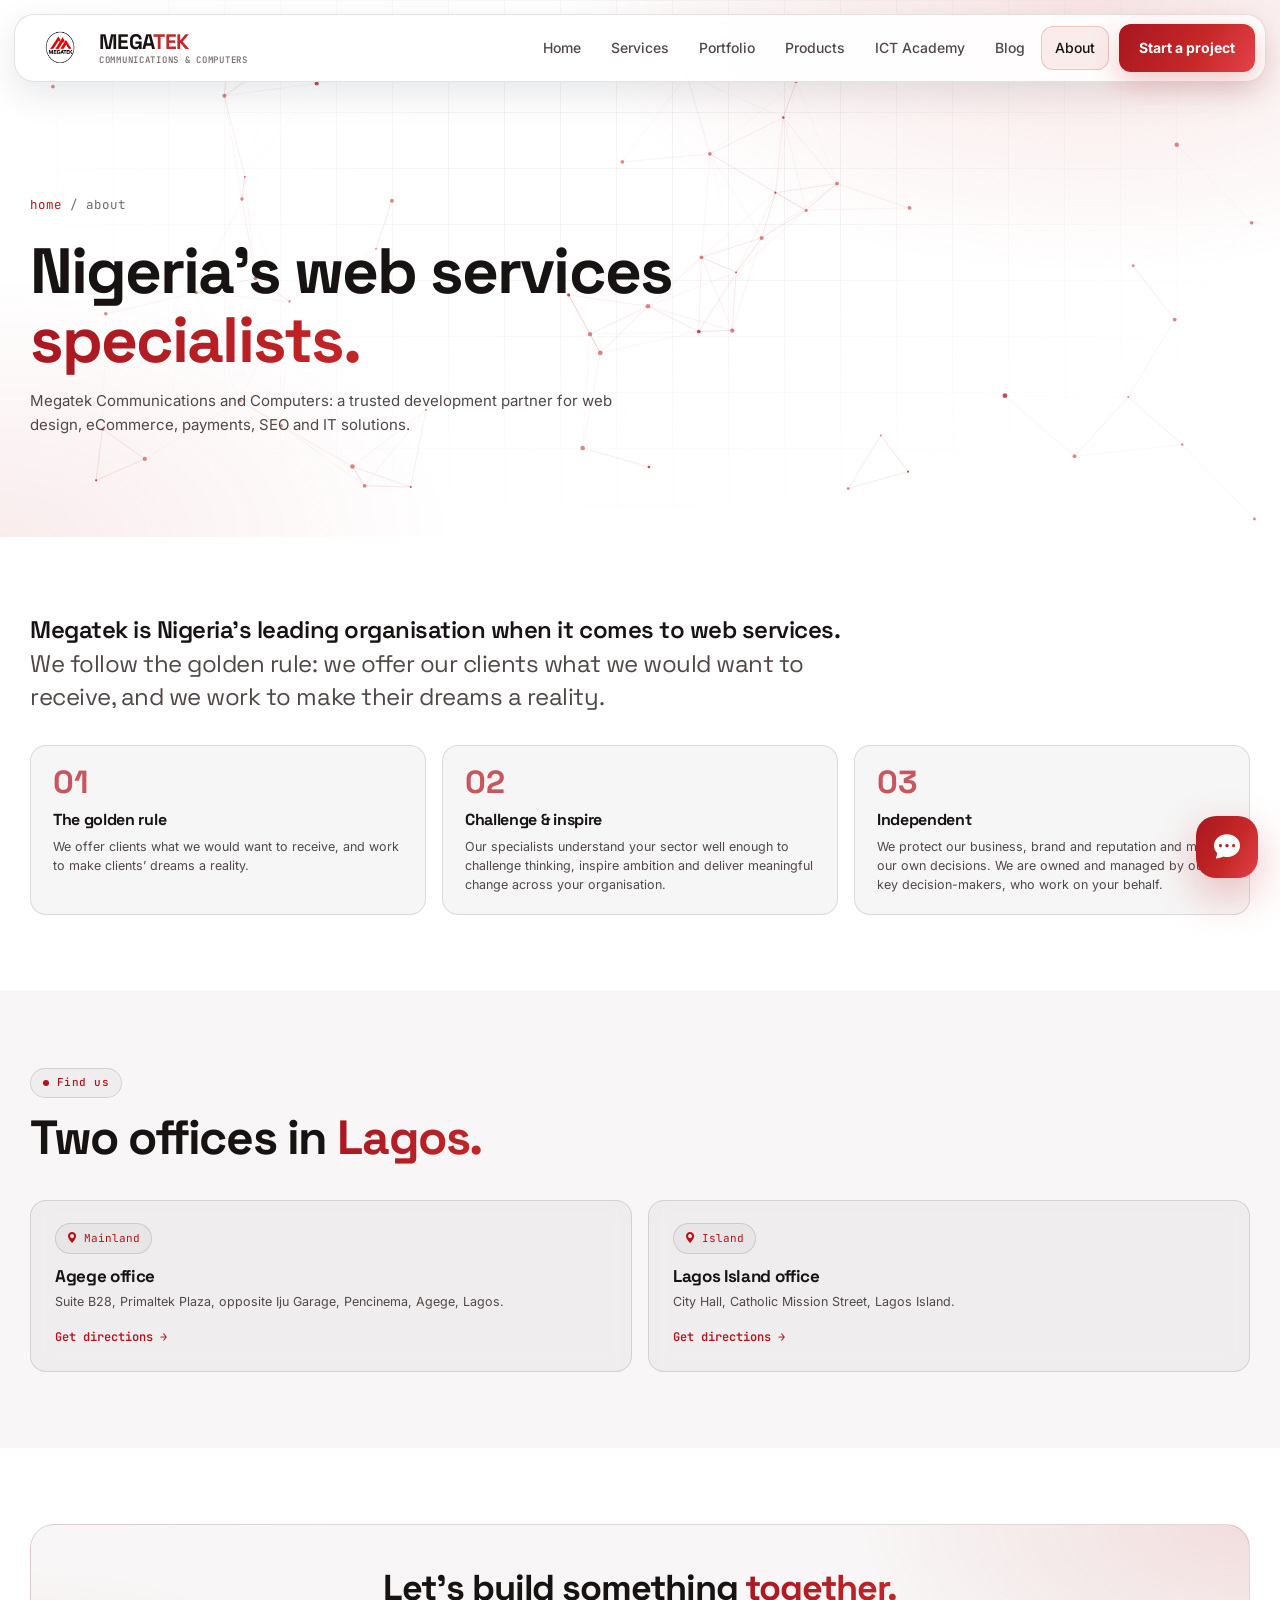
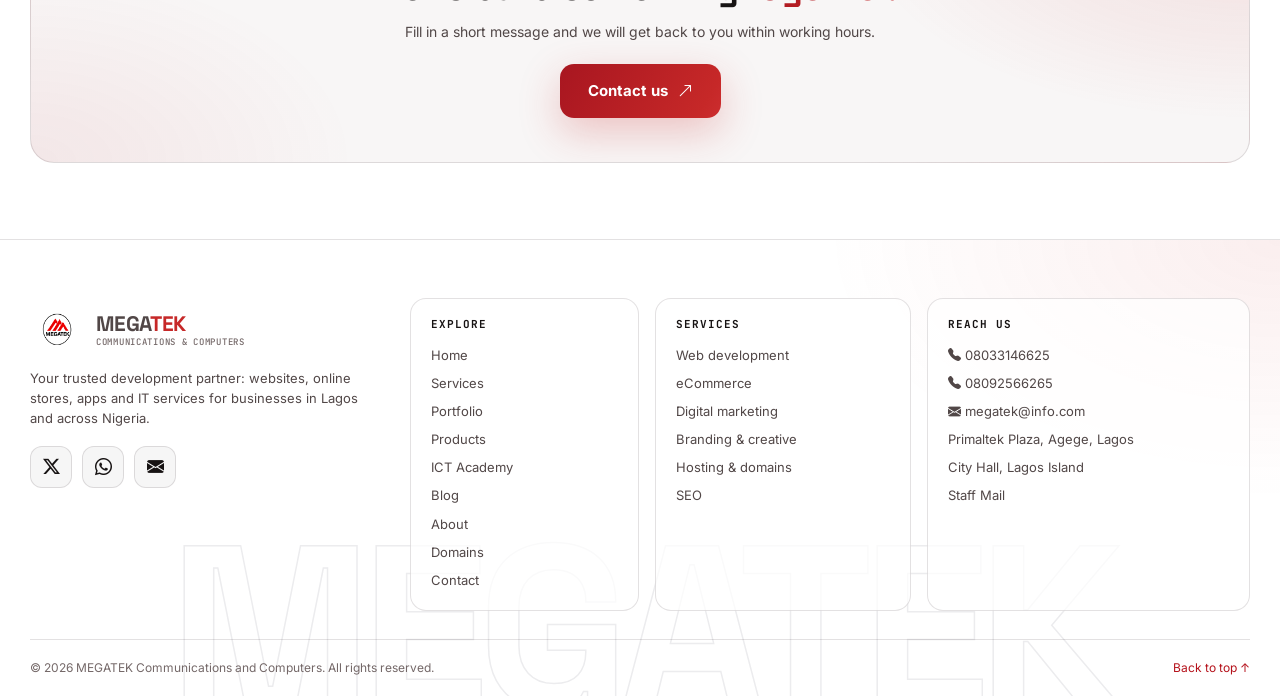
==== commit aafb923c: "Refine Megatek page layouts Co-authored-by: Copilot <223556219+Copilot@users.noreply.github.com>" ====
--- a/about.html
+++ b/about.html
@@ -6,7 +6,7 @@
   <meta name="description" content="Megatek Communications and Computers, Nigeria web services specialists in Lagos.">
   <meta name="theme-color" content="#ffffff">
   <title>About Us | Megatek</title>
-  <link rel="icon" type="image/png" href="assets/images/logo.png">
+  <link rel="icon" type="image/png" href="assets/images/favicon.png">
   <link rel="stylesheet" href="assets/css/styles.css">
   <script src="assets/js/main.js" defer></script>
 </head>
--- a/assets/css/styles.css
+++ b/assets/css/styles.css
@@ -86,8 +86,9 @@
 .site-nav a[aria-current="page"] { color: #fff; background: rgba(198,40,40,.12); box-shadow: inset 0 0 0 1px rgba(198,40,40,.3); }
 .site-nav .nav-cta { margin-left: 8px; padding: 12px 20px; background: var(--grad); color: #fff; font-weight: 700; box-shadow: 0 10px 28px rgba(198,40,40,.25); }
 .site-nav .nav-cta:hover { color: #fff; background: var(--grad); transform: translateY(-2px); }
-.nav-toggle { display: none; width: 46px; height: 46px; align-items: center; justify-content: center; border: 1px solid var(--line); border-radius: 14px; background: var(--panel); cursor: pointer; }
-.burger, .burger::before, .burger::after { display: block; width: 20px; height: 2px; border-radius: 2px; background: #fff; transition: transform .35s var(--ease), background .2s; }
+.nav-toggle { display: none; width: 46px; height: 46px; align-items: center; justify-content: center; border: 1px solid var(--line); border-radius: 14px; background: #fff; cursor: pointer; transition: background .2s, border-color .2s, box-shadow .2s; }
+.nav-toggle:hover { border-color: rgba(198,40,40,.35); background: rgba(198,40,40,.045); box-shadow: 0 5px 16px rgba(25,15,16,.08); }
+.burger, .burger::before, .burger::after { display: block; width: 19px; height: 2px; border-radius: 2px; background: var(--ink); transition: transform .3s var(--ease), background .2s, width .2s; }
 .burger { position: relative; }
 .burger::before, .burger::after { position: absolute; left: 0; content: ''; }
 .burger::before { top: -6px; } .burger::after { top: 6px; }
@@ -106,21 +107,26 @@
 .orb { position: absolute; z-index: 0; border-radius: 50%; filter: blur(70px); pointer-events: none; animation: drift 16s ease-in-out infinite; }
 
 /* ============ Footer ============ */
-.site-footer { position: relative; overflow: hidden; padding: 90px 0 0; border-top: 1px solid var(--line); background: radial-gradient(700px 400px at 100% 0%, rgba(198,40,40,.08), transparent 65%), var(--bg); }
-.footer-cta { position: relative; z-index: 2; display: flex; align-items: center; justify-content: space-between; gap: 30px; margin-bottom: 80px; padding: 44px 48px; border: 1px solid var(--line); border-radius: 28px; background: linear-gradient(120deg, rgba(198,40,40,.1), rgba(181,18,27,.05) 60%, rgba(198,40,40,.025)); backdrop-filter: blur(14px); }
-.footer-cta h2 { margin: 0 0 8px; font-size: clamp(30px, 3.6vw, 48px); }
-.footer-cta p { margin: 0; }
-.footer-grid { position: relative; z-index: 2; display: grid; grid-template-columns: 1.5fr .8fr .9fr 1.3fr; gap: 48px; }
-.footer-col h4 { margin-bottom: 18px; color: #fff; font-family: var(--mono); font-size: 12px; font-weight: 500; letter-spacing: .1em; text-transform: uppercase; }
-.footer-col ul { display: grid; gap: 9px; margin: 0; padding: 0; list-style: none; }
-.footer-col a, .footer-col li, .footer-col p { color: var(--sub); font-size: 14px; text-decoration: none; }
+.site-footer { position: relative; overflow: hidden; padding: 58px 0 0; border-top: 1px solid var(--line); background: radial-gradient(700px 400px at 100% 0%, rgba(198,40,40,.08), transparent 65%), var(--bg); }
+.footer-cta { position: relative; z-index: 2; display: flex; align-items: center; justify-content: space-between; gap: 18px; margin-bottom: 34px; padding: 20px 24px; border: 1px solid var(--line); border-radius: 16px; background: linear-gradient(120deg, rgba(198,40,40,.09), rgba(181,18,27,.04) 60%, rgba(198,40,40,.02)); backdrop-filter: blur(14px); }
+.footer-cta h2 { margin: 0 0 4px; font-size: clamp(16px, 1.9vw, 22px); }
+.footer-cta p { margin: 0; font-size: 12.5px; line-height: 1.45; color: var(--sub); }
+.footer-cta--centered { flex-direction: column; justify-content: center; gap: 14px; text-align: center; }
+.footer-cta--centered h2 { font-size: clamp(20px, 2.4vw, 28px); }
+.footer-cta--centered p { max-width: 520px; margin-inline: auto; }
+.footer-grid { position: relative; z-index: 2; display: grid; grid-template-columns: 1.35fr .85fr .95fr 1.2fr; gap: 16px; align-items: stretch; }
+.footer-col h4 { margin-bottom: 14px; color: var(--text); font-family: var(--mono); font-size: 11px; font-weight: 700; letter-spacing: .1em; text-transform: uppercase; }
+.footer-col:not(.footer-about) { padding: 20px; border: 1px solid var(--line); border-radius: 16px; background: rgba(255,255,255,.72); }
+.footer-col ul { display: grid; gap: 8px; margin: 0; padding: 0; list-style: none; }
+.footer-col a, .footer-col li, .footer-col p { color: var(--sub); font-size: 13px; line-height: 1.55; text-decoration: none; }
 .footer-col a { transition: color .2s, padding .25s var(--ease); }
 .footer-col a:hover { color: var(--mint); padding-left: 6px; }
-.footer-about p { max-width: 340px; margin: 18px 0 20px; }
+.footer-about { padding: 10px 12px 10px 0; }
+.footer-about p { max-width: 340px; margin: 16px 0 18px; }
 .socials { display: flex; gap: 10px; }
 .socials a { width: 42px; height: 42px; display: grid; place-items: center; border: 1px solid var(--line); border-radius: 12px; background: var(--panel); color: #fff; font-size: 17px; transition: background .25s, transform .3s var(--ease), border-color .25s; padding: 0 !important; }
 .socials a:hover { transform: translateY(-4px); border-color: var(--blue); background: rgba(198,40,40,.12); color: var(--red); }
-.footer-bottom { position: relative; z-index: 2; display: flex; justify-content: space-between; gap: 18px; margin-top: 60px; padding: 22px 0; border-top: 1px solid var(--line); color: var(--dim); font-size: 13px; }
+.footer-bottom { position: relative; z-index: 2; display: flex; justify-content: space-between; gap: 18px; margin-top: 28px; padding: 18px 0; border-top: 1px solid var(--line); color: var(--dim); font-size: 12px; }
 .footer-bottom a { color: var(--mint); text-decoration: none; }
 .footer-word { position: absolute; z-index: 1; left: 50%; bottom: -.2em; transform: translateX(-50%); color: transparent; font-family: var(--display); font-size: clamp(60px, 18vw, 300px); font-weight: 700; line-height: 1; letter-spacing: -.05em; white-space: nowrap; -webkit-text-stroke: 1.5px rgba(255,255,255,.07); pointer-events: none; }
 
@@ -285,84 +291,93 @@
 .work-top { display: flex; align-items: center; gap: 6px; padding: 12px 18px 0; }
 .work-top i { width: 8px; height: 8px; border-radius: 50%; background: rgba(255,255,255,.22); }
 .work-top span { margin-left: 8px; overflow: hidden; color: var(--dim); font-family: var(--mono); font-size: 11px; text-overflow: ellipsis; white-space: nowrap; }
-.work-info { display: flex; align-items: center; justify-content: space-between; gap: 12px; padding: 18px 20px 22px; }
-.work-info h3 { margin: 0 0 6px; font-size: 20px; }
+.work-info { display: flex; align-items: center; justify-content: space-between; gap: 12px; padding: 14px 18px 16px; }
+.work-info h3 { margin: 0 0 4px; font-size: 16px; }
 .work-info .chip { font-size: 11px; }
-.work-go { width: 44px; height: 44px; flex: 0 0 auto; display: grid; place-items: center; border-radius: 50%; background: var(--panel-2); transition: background .3s, transform .4s var(--ease); }
+.work-go { width: 36px; height: 36px; flex: 0 0 auto; display: grid; place-items: center; border-radius: 50%; background: var(--panel-2); font-size: 14px; transition: background .3s, transform .4s var(--ease); }
 .work:hover .work-go { background: var(--mint); color: #04060d; transform: rotate(45deg); }
 
 /* ============ CTA band ============ */
-.cta { position: relative; overflow: hidden; padding: 70px 56px; border: 1px solid var(--line); border-radius: 32px; background: radial-gradient(600px 300px at 100% 0%, rgba(198,40,40,.12), transparent 65%), radial-gradient(500px 300px at 0% 100%, rgba(181,18,27,.07), transparent 65%), var(--bg-2); text-align: center; }
-.cta h2 { max-width: 820px; margin-inline: auto; }
-.cta p { max-width: 560px; margin: 0 auto 30px; }
+.cta { position: relative; overflow: hidden; padding: 44px 32px; border: 1px solid var(--line); border-radius: 24px; background: radial-gradient(600px 300px at 100% 0%, rgba(198,40,40,.12), transparent 65%), radial-gradient(500px 300px at 0% 100%, rgba(181,18,27,.07), transparent 65%), var(--bg-2); text-align: center; }
+.cta h2 { max-width: 720px; margin-inline: auto; font-size: clamp(22px, 3.2vw, 36px); }
+.cta p { max-width: 520px; margin: 0 auto 20px; font-size: 14px; }
 .cta .hero-actions { justify-content: center; opacity: 1; transform: none; }
 
 /* ============ Services page ============ */
-.svc-layout { display: grid; grid-template-columns: 340px 1fr; gap: 40px; align-items: start; }
-.svc-tabs { position: sticky; top: 100px; display: grid; gap: 6px; padding: 10px; }
-.svc-tab { display: flex; align-items: center; gap: 14px; padding: 13px 14px; border: 0; border-radius: 14px; background: transparent; color: var(--sub); font-size: 15px; font-weight: 600; text-align: left; cursor: pointer; transition: background .25s, color .25s; }
-.svc-tab i { width: 36px; height: 36px; display: grid; place-items: center; border-radius: 10px; background: var(--panel-2); font-size: 17px; transition: background .25s, color .25s; }
+.svc-layout { display: grid; grid-template-columns: 280px 1fr; gap: 24px; align-items: start; }
+.svc-tabs { position: sticky; top: 90px; display: grid; gap: 5px; padding: 8px; border-radius: 16px; }
+.svc-tab { display: flex; align-items: center; gap: 10px; padding: 9px 12px; border: 0; border-radius: 10px; background: transparent; color: var(--sub); font-size: 13px; font-weight: 600; text-align: left; cursor: pointer; transition: background .25s, color .25s; }
+.svc-tab i { width: 28px; height: 28px; display: grid; place-items: center; border-radius: 8px; background: var(--panel-2); font-size: 14px; transition: background .25s, color .25s; }
 .svc-tab:hover { color: #fff; background: var(--panel-2); }
 .svc-tab[aria-selected="true"] { color: #fff; background: rgba(181,18,27,.9); box-shadow: inset 0 0 0 1px rgba(181,18,27,.4); }
 .svc-tab[aria-selected="true"] i { background: var(--blue); color: #fff; }
-.svc-panel { display: none; padding: 44px; }
+.svc-panel { display: none; padding: 24px 26px; border-radius: 18px; }
 .svc-panel.is-active { display: block; animation: child-in .55s var(--ease) both; }
-.svc-panel .bento-ico { margin-bottom: 26px; width: 66px; height: 66px; font-size: 30px; }
-.svc-panel h2 { margin-bottom: 14px; font-size: clamp(34px, 4vw, 52px); }
-.svc-panel > p { max-width: 640px; font-size: 17px; }
-.svc-feats { display: grid; grid-template-columns: repeat(2, 1fr); gap: 12px; margin: 28px 0 32px; padding: 0; list-style: none; }
-.svc-feats li { display: flex; align-items: center; gap: 12px; padding: 14px 16px; border: 1px solid var(--line); border-radius: 14px; background: var(--panel); color: var(--text); font-size: 14.5px; font-weight: 500; }
+.svc-panel .bento-ico { margin-bottom: 14px; width: 38px; height: 38px; font-size: 18px; border-radius: 10px; }
+.svc-panel h2 { margin-bottom: 8px; font-size: clamp(20px, 2.6vw, 30px); }
+.svc-panel > p { max-width: 620px; font-size: 13.5px; line-height: 1.55; }
+.svc-feats { display: grid; grid-template-columns: repeat(2, 1fr); gap: 8px; margin: 18px 0 20px; padding: 0; list-style: none; }
+.svc-feats li { display: flex; align-items: center; gap: 8px; padding: 8px 12px; border: 1px solid var(--line); border-radius: 10px; background: var(--panel); color: var(--text); font-size: 12.5px; font-weight: 500; }
 .svc-feats li i { color: var(--mint); }
-.svc-actions { display: flex; flex-wrap: wrap; gap: 12px; }
+.svc-actions { display: flex; flex-wrap: wrap; gap: 8px; }
+.svc-actions .btn { min-height: 38px; padding: 7px 16px; font-size: 12.5px; border-radius: 9px; }
 
 /* ============ Portfolio ============ */
-.filters { display: flex; flex-wrap: wrap; gap: 10px; margin-bottom: 40px; }
-.filter { padding: 10px 20px; border: 1px solid var(--line); border-radius: 999px; background: var(--panel); color: var(--sub); font-family: var(--mono); font-size: 12.5px; letter-spacing: .04em; text-transform: uppercase; cursor: pointer; transition: all .25s; }
+.filters { display: flex; flex-wrap: wrap; gap: 8px; margin-bottom: 30px; }
+.filter { padding: 8px 16px; border: 1px solid var(--line); border-radius: 999px; background: var(--panel); color: var(--sub); font-family: var(--mono); font-size: 12px; letter-spacing: .04em; text-transform: uppercase; cursor: pointer; transition: all .25s; }
 .filter:hover { color: #fff; border-color: rgba(255,255,255,.3); }
-.filter[aria-pressed="true"] { border-color: var(--blue); background: rgba(181,18,27,.9); color: #fff; box-shadow: 0 0 0 4px rgba(181,18,27,.08); }
+.filter[aria-pressed="true"] { border-color: var(--blue); background: rgba(181,18,27,.9); color: #fff; box-shadow: 0 0 0 3px rgba(181,18,27,.08); }
 .work.is-hidden { display: none; }
 .work.is-showing { animation: child-in .5s var(--ease) both; }
 
 /* ============ Products + CSS dashboards ============ */
-.product { display: grid; grid-template-columns: .9fr 1.1fr; gap: 70px; align-items: center; padding-block: 56px; }
+.product { display: grid; grid-template-columns: .95fr 1.05fr; gap: 36px; align-items: center; padding-block: 36px; }
 .product + .product { border-top: 1px solid var(--line); }
 .product:nth-child(even) .product-copy { order: 2; }
-.product-copy h2 { font-size: clamp(36px, 4.4vw, 60px); }
-.product-feats { display: grid; gap: 10px; margin: 24px 0 30px; padding: 0; list-style: none; }
-.product-feats li { display: flex; gap: 12px; color: var(--text); font-size: 15px; }
-.product-feats li i { color: var(--mint); margin-top: 3px; }
-.dash { display: grid; grid-template-columns: 74px 1fr; min-height: 380px; }
-.dash-side { display: flex; flex-direction: column; align-items: center; gap: 10px; padding: 18px 0; border-right: 1px solid var(--line); background: rgba(255,255,255,.03); }
-.dash-side i { width: 40px; height: 40px; display: grid; place-items: center; border-radius: 12px; color: var(--dim); font-size: 17px; }
-.dash-side i.on { background: var(--blue); color: #fff; box-shadow: 0 8px 22px rgba(198,40,40,.24); }
-.dash-main { padding: 20px; }
-.dash-top { display: flex; justify-content: space-between; align-items: center; margin-bottom: 16px; font-family: var(--mono); font-size: 12px; color: var(--sub); }
-.dash-top b { color: var(--text); font-family: var(--display); font-size: 17px; }
-.dash-kpis { display: grid; grid-template-columns: repeat(3, 1fr); gap: 10px; margin-bottom: 14px; }
-.kpi { padding: 12px 14px; border: 1px solid var(--line); border-radius: 12px; background: var(--panel); }
-.kpi small { display: block; color: var(--dim); font-size: 11px; } .kpi b { font-family: var(--display); font-size: 22px; } .kpi em { color: var(--mint); font-size: 11px; font-style: normal; }
-.dash-chart { display: flex; align-items: flex-end; gap: 7px; height: 110px; padding: 14px; border: 1px solid var(--line); border-radius: 12px; background: var(--panel); }
-.dash-chart span { flex: 1; height: var(--h); border-radius: 5px 5px 2px 2px; background: linear-gradient(180deg, var(--blue), rgba(181,31,43,.5)); transform-origin: bottom; animation: grow 1.4s var(--ease) both; animation-delay: calc(var(--i) * 60ms); }
+.product-copy h2 { font-size: clamp(20px, 2.8vw, 32px); margin-bottom: 10px; }
+.product-copy .lead { font-size: 13.5px; line-height: 1.55; }
+.product-feats { display: grid; gap: 7px; margin: 16px 0 20px; padding: 0; list-style: none; }
+.product-feats li { display: flex; gap: 9px; color: var(--text); font-size: 12.5px; }
+.product-feats li i { color: var(--mint); margin-top: 2px; }
+.dash { display: grid; grid-template-columns: 68px 1fr; min-height: 320px; max-width: 520px; width: 100%; border-radius: 18px; color: #fff; background: #101828 !important; }
+.dash-side { display: flex; flex-direction: column; align-items: center; gap: 8px; padding: 14px 0; border-right: 1px solid rgba(255,255,255,.1); background: rgba(255,255,255,.03); }
+.dash-side i { width: 34px; height: 34px; display: grid; place-items: center; border-radius: 10px; color: rgba(255,255,255,.5); font-size: 15px; }
+.dash-side i.on { background: var(--blue); color: #fff; box-shadow: 0 6px 18px rgba(198,40,40,.35); }
+.dash-main { padding: 16px; color: #fff; }
+.dash-top { display: flex; justify-content: space-between; align-items: center; gap: 8px; margin-bottom: 12px; font-family: var(--mono); font-size: 11px; color: #cbd5e1; }
+.dash-top b { color: #ffffff !important; font-family: var(--display); font-size: 15px; }
+.dash-top span { display: none; }
+.dash-kpis { display: grid; grid-template-columns: repeat(3, minmax(0, 1fr)); gap: 8px; margin-bottom: 12px; }
+.kpi { min-width: 0; padding: 10px 12px; border: 1px solid rgba(255,255,255,.1); border-radius: 10px; background: rgba(255,255,255,.06); }
+.kpi small { display: block; color: #cbd5e1; font-size: 10.5px; }
+.kpi b { display: block; overflow-wrap: anywhere; font-family: var(--display); font-size: clamp(12px, 1.4vw, 18px); line-height: 1.2; color: #ffffff !important; }
+.kpi em { display: inline-flex; max-width: 100%; color: #f87171; font-size: 10px; font-style: normal; white-space: normal; }
+.dash-chart { display: flex; align-items: flex-end; gap: 6px; height: 95px; padding: 10px 12px; border: 1px solid rgba(255,255,255,.1); border-radius: 10px; background: rgba(255,255,255,.04); }
+.dash-chart span { flex: 1; height: var(--h); border-radius: 4px 4px 2px 2px; background: linear-gradient(180deg, var(--blue), rgba(181,31,43,.5)); transform-origin: bottom; animation: grow 1.4s var(--ease) both; animation-delay: calc(var(--i) * 60ms); }
 .dash-chart span:nth-child(3n) { background: linear-gradient(180deg, var(--mint), rgba(181,18,27,.25)); }
 @keyframes grow { from { transform: scaleY(0); } }
-.dash-rows { display: grid; gap: 7px; margin-top: 12px; }
-.dash-row { display: flex; align-items: center; gap: 10px; padding: 9px 12px; border-radius: 10px; background: var(--panel); font-size: 12.5px; color: var(--sub); }
-.dash-row b { color: var(--text); font-weight: 600; } .dash-row em { margin-left: auto; padding: 2px 9px; border-radius: 999px; background: rgba(198,40,40,.08); color: var(--red); font-size: 11px; font-style: normal; }
-.dash-row em.w { background: rgba(198,40,40,.08); color: var(--red); }
-.dash-row i { width: 24px; height: 24px; border-radius: 50%; background: var(--grad); }
+.dash-rows { display: grid; gap: 6px; margin-top: 10px; }
+.dash-row { display: grid; grid-template-columns: 20px minmax(0, 1fr) max-content; grid-template-rows: auto auto; align-items: center; column-gap: 8px; row-gap: 2px; min-width: 0; padding: 7px 10px; border-radius: 8px; background: rgba(255,255,255,.05); font-size: 11.5px; color: #cbd5e1; }
+.dash-row b { grid-column: 2; grid-row: 1; min-width: 0; overflow-wrap: anywhere; color: #ffffff !important; font-weight: 600; }
+.dash-row span { grid-column: 2; grid-row: 2; min-width: 0; overflow-wrap: anywhere; color: #94a3b8; font-size: 10px; }
+.dash-row em { grid-column: 3; grid-row: 1 / span 2; justify-self: end; margin: 0; padding: 4px 8px; border-radius: 999px; background: rgba(239,68,68,.15); color: #fecaca; font-size: 9px; font-style: normal; line-height: 1.2; white-space: nowrap; }
+.dash-row em.w { background: rgba(245,158,11,.16); color: #fde68a; }
+.dash-row i { grid-column: 1; grid-row: 1 / span 2; width: 20px; height: 20px; border-radius: 50%; background: var(--grad); }
 
 /* ============ Academy ============ */
-.course-grid { display: grid; grid-template-columns: repeat(2, 1fr); gap: 22px; }
-.course { padding: 34px; }
-.course-head { display: flex; align-items: center; gap: 16px; margin-bottom: 24px; }
-.course-head .bento-ico { margin: 0; flex: 0 0 auto; }
-.course-head h3 { margin: 0; font-size: 26px; }
-.academy-mark { width: min(207px, 80vw); height: auto; margin: 0 0 28px; }
-.course ul { display: grid; gap: 10px; margin: 0; padding: 0; list-style: none; }
-.course li { display: flex; align-items: center; gap: 12px; padding: 13px 16px; border: 1px solid var(--line); border-radius: 14px; background: var(--panel); font-weight: 500; transition: transform .3s var(--ease), border-color .3s; }
-.course li:hover { transform: translateX(8px); border-color: var(--blue); }
-.course li i { color: var(--mint); }
-.course--more { display: flex; flex-direction: column; justify-content: center; align-items: flex-start; background: radial-gradient(400px 260px at 100% 0%, rgba(198,40,40,.1), transparent 65%), var(--panel); }
+.course-grid { display: grid; grid-template-columns: repeat(2, 1fr); gap: 16px; }
+.course { padding: 20px 22px; border-radius: 16px; }
+.course-head { display: flex; align-items: center; gap: 12px; margin-bottom: 14px; }
+.course-head .bento-ico { margin: 0; flex: 0 0 auto; width: 34px; height: 34px; font-size: 15px; border-radius: 8px; }
+.course-head h3 { margin: 0; font-size: 17px; }
+.academy-mark { width: min(170px, 70vw); height: auto; margin: 0 0 20px; }
+.course ul { display: grid; gap: 7px; margin: 0; padding: 0; list-style: none; }
+.course li { display: flex; align-items: center; gap: 10px; padding: 8px 12px; border: 1px solid var(--line); border-radius: 10px; background: var(--panel); font-size: 12.5px; font-weight: 500; transition: transform .3s var(--ease), border-color .3s; }
+.course li:hover { transform: translateX(6px); border-color: var(--blue); }
+.course li i { color: var(--mint); font-size: 13px; }
+.course--more { display: flex; flex-direction: column; justify-content: center; align-items: flex-start; padding: 22px 24px; border-radius: 16px; background: radial-gradient(400px 260px at 100% 0%, rgba(198,40,40,.1), transparent 65%), var(--panel); }
+.course--more h3 { font-size: 17px; margin-bottom: 6px; }
+.course--more p { font-size: 12.5px; line-height: 1.5; margin-bottom: 14px; }
 
 /* ============ Domains ============ */
 .domain-search { display: flex; gap: 10px; max-width: 720px; margin-top: 34px; padding: 8px; border: 1px solid var(--line); border-radius: 20px; background: rgba(8,12,26,.75); backdrop-filter: blur(14px); box-shadow: 0 30px 80px rgba(0,0,0,.4); }
@@ -403,36 +418,41 @@
 .empty.is-on { display: block; }
 
 /* ============ About ============ */
-.statement { max-width: 980px; margin-bottom: 70px; font-family: var(--display); font-size: clamp(28px, 3.8vw, 50px); font-weight: 600; line-height: 1.18; letter-spacing: -.03em; color: var(--text); }
-.statement span { color: var(--sub); }
-.principles { display: grid; grid-template-columns: repeat(3, 1fr); gap: 20px; }
-.principle { min-height: 300px; display: flex; flex-direction: column; padding: 34px; }
-.principle .num { margin-bottom: auto; color: transparent; font-family: var(--display); font-size: 78px; font-weight: 700; line-height: .8; -webkit-text-stroke: 1.5px rgba(255,255,255,.3); }
-.principle h3 { margin: 40px 0 10px; font-size: 26px; } .principle p { margin: 0; font-size: 15px; }
-.offices { display: grid; grid-template-columns: repeat(2, 1fr); gap: 22px; }
-.office { padding: 36px; }
-.office .chip { margin-bottom: 18px; color: var(--mint); }
-.office h3 { font-size: 28px; } .office p { margin: 0 0 6px; font-size: 16px; color: var(--text); }
-.office a { color: var(--mint); font-family: var(--mono); font-size: 13px; text-decoration: none; }
+.statement { max-width: 820px; margin-bottom: 32px; font-family: var(--display); font-size: clamp(17px, 2.3vw, 24px); font-weight: 600; line-height: 1.38; letter-spacing: -.02em; color: var(--text); }
+.statement span { color: var(--sub); font-weight: 400; }
+.principles { display: grid; grid-template-columns: repeat(3, 1fr); gap: 16px; }
+.principle { display: flex; flex-direction: column; padding: 20px 22px; border-radius: 16px; }
+.principle .num { margin-bottom: 12px; font-family: var(--display); font-size: 32px; font-weight: 700; line-height: 1; color: var(--mint); opacity: .7; -webkit-text-stroke: 0; }
+.principle h3 { margin: 0 0 8px; font-size: 16px; } .principle p { margin: 0; font-size: 12.5px; line-height: 1.5; color: var(--sub); }
+.offices { display: grid; grid-template-columns: repeat(2, 1fr); gap: 16px; }
+.office { padding: 22px 24px; border-radius: 16px; }
+.office .chip { margin-bottom: 12px; font-size: 11px; color: var(--mint); }
+.office h3 { font-size: 17px; margin-bottom: 6px; } .office p { margin: 0 0 10px; font-size: 12.5px; line-height: 1.5; color: var(--sub); }
+.office a { color: var(--mint); font-family: var(--mono); font-size: 12px; font-weight: 600; text-decoration: none; }
 
 /* ============ Contact ============ */
-.contact-grid { display: grid; grid-template-columns: 1.1fr .9fr; gap: 28px; align-items: start; }
-.form { display: grid; grid-template-columns: 1fr 1fr; gap: 18px; padding: 38px; }
-.field { display: grid; gap: 8px; } .field--wide { grid-column: 1 / -1; }
-.field label { color: var(--sub); font-family: var(--mono); font-size: 11.5px; letter-spacing: .08em; text-transform: uppercase; }
-.field input, .field textarea, .field select { width: 100%; min-height: 56px; padding: 14px 18px; border: 1px solid var(--line); border-radius: 14px; background: rgba(255,255,255,.04); transition: border-color .25s, box-shadow .25s, background .25s; }
+.contact-grid { display: grid; grid-template-columns: 1.15fr .85fr; gap: 24px; align-items: start; }
+.form { display: grid; grid-template-columns: 1fr 1fr; gap: 16px; padding: 28px; border-radius: 20px; background: linear-gradient(160deg, #fff, #fcf8f8); box-shadow: 0 22px 60px rgba(25,15,16,.08); }
+.form-brand { grid-column: 1 / -1; display: grid; justify-items: center; gap: 8px; margin-bottom: 2px; padding: 0 0 18px; border-bottom: 1px solid var(--line); text-align: center; }
+.form-brand img { width: 112px; height: 74px; object-fit: contain; }
+.form-brand h2 { margin: 0; font-size: 22px; }
+.form-brand p { margin: 0; font-size: 13px; }
+.field { display: grid; gap: 5px; } .field--wide { grid-column: 1 / -1; }
+.field label { color: var(--sub); font-family: var(--mono); font-size: 11px; letter-spacing: .06em; text-transform: uppercase; }
+.field input, .field textarea, .field select { width: 100%; min-height: 48px; padding: 11px 14px; border: 1px solid var(--line); border-radius: 12px; background: #fff; font-size: 14px; transition: border-color .25s, box-shadow .25s, background .25s; }
 .field select option { color: #000; }
-.field textarea { min-height: 160px; resize: vertical; }
-.field input:focus, .field textarea:focus, .field select:focus { outline: 0; border-color: var(--blue); background: rgba(198,40,40,.035); box-shadow: 0 0 0 4px rgba(198,40,40,.1); }
+.field textarea { min-height: 140px; resize: vertical; }
+.field input:focus, .field textarea:focus, .field select:focus { outline: 0; border-color: var(--blue); background: rgba(198,40,40,.035); box-shadow: 0 0 0 3px rgba(198,40,40,.1); }
 .field input::placeholder, .field textarea::placeholder { color: var(--dim); }
-.form-note { grid-column: 1 / -1; margin: 0; color: var(--dim); font-size: 13px; }
-.form-status { min-height: 22px; color: var(--mint); font-family: var(--mono); font-size: 13px; }
-.contact-side { display: grid; gap: 16px; }
-.contact-card { display: flex; gap: 16px; padding: 24px; text-decoration: none; }
-.contact-card > i { width: 50px; height: 50px; flex: 0 0 auto; display: grid; place-items: center; border-radius: 14px; background: rgba(198,40,40,.08); color: var(--blue); font-size: 21px; }
-.contact-card:nth-child(2) > i, .contact-card:nth-child(3) > i { background: rgba(198,40,40,.08); color: var(--red); }
-.contact-card h3 { margin-bottom: 4px; font-size: 17px; } .contact-card p { margin: 0; color: var(--sub); font-size: 14.5px; }
-.map { height: 300px; margin-top: 16px; overflow: hidden; border: 1px solid var(--line); border-radius: var(--radius); }
+.form-note { grid-column: 1 / -1; margin: 0; color: var(--dim); font-size: 12px; line-height: 1.45; }
+.form-status { min-height: 20px; color: var(--mint); font-family: var(--mono); font-size: 12px; }
+.contact-side { display: grid; gap: 10px; }
+.contact-card { display: flex; align-items: center; gap: 12px; padding: 12px 14px; border-radius: 12px; text-decoration: none; }
+.contact-card > i { width: 36px; height: 36px; flex: 0 0 auto; display: grid; place-items: center; border-radius: 10px; background: rgba(198,40,40,.08); color: var(--blue); font-size: 16px; }
+.contact-card[href*="wa.me"] > i { background: rgba(37,211,102,.12); color: #25d366; }
+.contact-card:nth-child(3) > i { background: rgba(198,40,40,.08); color: var(--red); }
+.contact-card h3 { margin: 0 0 2px; font-size: 13.5px; } .contact-card p { margin: 0; color: var(--sub); font-size: 12px; line-height: 1.4; }
+.map { height: 170px; margin-top: 8px; overflow: hidden; border: 1px solid var(--line); border-radius: 12px; }
 .map iframe { width: 100%; height: 100%; border: 0; filter: invert(.92) hue-rotate(185deg) saturate(.8) brightness(.95); }
 
 /* ============ Chatbot ============ */
@@ -480,75 +500,176 @@
   .header-inner { position: relative; }
   .site-nav.is-open { display: flex; animation: child-in .3s var(--ease) both; }
   .site-nav a { padding: 14px 16px; font-size: 16px; } .site-nav .nav-cta { margin: 8px 0 0; text-align: center; }
-  .svc-layout { grid-template-columns: 1fr; } .svc-tabs { position: static; grid-template-columns: repeat(2, 1fr); }
-  .product { grid-template-columns: 1fr; gap: 40px; } .product:nth-child(even) .product-copy { order: 0; }
-  .process { grid-template-columns: 1fr 1fr; gap: 34px 18px; } .process::before { display: none; }
-  .contact-grid, .course-grid, .offices, .principles { grid-template-columns: 1fr; }
+  .svc-layout { grid-template-columns: 1fr; gap: 20px; } .svc-tabs { position: static; grid-template-columns: repeat(2, 1fr); gap: 6px; }
+  .product { grid-template-columns: 1fr; gap: 28px; } .product:nth-child(even) .product-copy { order: 0; }
+  .dash { max-width: 480px; margin-inline: auto; }
+  .process { grid-template-columns: 1fr 1fr; gap: 24px 16px; } .process::before { display: none; }
+  .contact-grid, .course-grid, .offices, .principles { grid-template-columns: 1fr; gap: 14px; }
   .feat-grid { grid-template-columns: 1fr; }
-  .footer-cta { flex-direction: column; align-items: flex-start; }
+  .footer-cta { flex-direction: column; align-items: flex-start; gap: 14px; }
 }
 @media (max-width: 680px) {
-  .container { width: min(var(--content), calc(100% - 36px)); } .section { padding-block: 80px; }
-  .page-hero { padding: 125px 0 55px; } .hero { padding: 120px 0 65px; min-height: 0; }
-  .hero h1 { font-size: clamp(25px, 6.8vw, 32px); line-height: 1.15; margin-bottom: 16px; letter-spacing: -.02em; }
-  .page-hero h1 { font-size: clamp(23px, 6vw, 30px); line-height: 1.18; margin-bottom: 14px; letter-spacing: -.02em; }
-  .hero .lead, .page-hero .lead { font-size: 15px; line-height: 1.55; margin-bottom: 20px; }
-  .eyebrow { font-size: 11px; padding: 5px 12px; margin-bottom: 14px; }
-  .crumbs { font-size: 11.5px; margin-bottom: 14px; }
-  .hero-actions, .svc-actions, .config-cta { gap: 10px; }
-  .btn { min-height: 44px; padding: 9px 20px; font-size: 13.5px; border-radius: 12px; gap: 8px; }
-  .btn--sm { min-height: 36px; padding: 6px 14px; font-size: 12.5px; border-radius: 10px; gap: 6px; }
-  .btn i { font-size: 13px; }
-  .site-nav a { padding: 12px 14px; font-size: 14px; }
-  .site-nav .nav-cta { min-height: 42px; padding: 10px 18px; font-size: 13.5px; border-radius: 12px; margin-top: 8px; }
-  .filter { padding: 8px 14px; font-size: 11.5px; }
-  .opt { padding: 12px 14px; gap: 10px; border-radius: 14px; }
-  .opt i { width: 34px; height: 34px; font-size: 16px; border-radius: 10px; }
-  .opt b { font-size: 13.5px; }
-  .opt small { font-size: 11.5px; }
-  .chatbot-fab { width: 52px; height: 52px; font-size: 22px; border-radius: 16px; }
-  .to-top { width: 42px; height: 42px; font-size: 16px; border-radius: 12px; }
-  .hero-trust { margin-top: 20px; gap: 6px; }
-  .hero-trust .chip { font-size: 11px; padding: 4px 9px; }
-  .mq-item { font-size: 16px; padding-inline: 18px; gap: 8px; }
-  .mq-item i { font-size: 18px; }
-  .marquee { padding-block: 16px; }
-  .marquee--big { padding-block: 22px; }
-  .marquee--big .mq-item { font-size: clamp(26px, 8vw, 40px); }
-  .hero-stage { min-height: 470px; } .hero-win { width: 100%; } .browser { width: 82%; } .float-chip--b { display: none; }
-  .win-code { font-size: 11.5px; padding: 14px; }
-  .stats { grid-template-columns: 1fr 1fr; } .stat { padding: 28px 20px; }
-  .bento { grid-template-columns: 1fr; } .bento-item:nth-child(n) { grid-column: auto; min-height: 0; } .bento-item h3 { margin-top: 24px; }
-  .opt-grid, .opt-grid--chips { grid-template-columns: 1fr; } .config-panel { padding: 24px 18px; }
-  .process { grid-template-columns: 1fr; }
-  .work-grid, .blog-grid { grid-template-columns: 1fr; }
-  .svc-tabs { grid-template-columns: 1fr; } .svc-panel { padding: 28px 22px; } .svc-feats { grid-template-columns: 1fr; }
-  .tld-grid { grid-template-columns: 1fr 1fr; } .dash { grid-template-columns: 54px 1fr; } .dash-kpis { grid-template-columns: 1fr 1fr 1fr; gap: 6px; } .dash-main { padding: 14px; }
-  .form { grid-template-columns: 1fr; padding: 26px 20px; } .blog-tools { flex-direction: column; align-items: stretch; }
-  .cta { padding: 48px 24px; } .footer-cta { padding: 30px 24px; } .footer-grid { grid-template-columns: 1fr 1fr; gap: 34px 20px; } .footer-grid > :first-child { grid-column: 1 / -1; } .footer-bottom { flex-direction: column; }
-  .chatbot { right: 14px; bottom: 14px; } .chatbot-teaser { display: none; } .to-top { left: 14px; bottom: 16px; }
-  .domain-search { flex-direction: column; } .domain-search i { display: none; } .domain-search input { padding: 12px 14px; }
-}
-@media (max-width: 480px) {
-  .hero h1 { font-size: 25px; line-height: 1.16; }
-  .page-hero h1 { font-size: 23px; line-height: 1.18; }
-  .hero .lead, .page-hero .lead { font-size: 14.5px; line-height: 1.5; margin-bottom: 18px; }
-  .page-hero { padding: 118px 0 46px; }
-  .hero { padding: 112px 0 50px; }
-  /* Buttons and controls on compact mobile across all pages */
-  .btn { min-height: 40px; padding: 8px 16px; font-size: 13px; border-radius: 10px; gap: 6px; }
-  .btn--sm { min-height: 34px; padding: 5px 12px; font-size: 12px; border-radius: 9px; }
+  .container { width: min(var(--content), calc(100% - 36px)); }
+  .section { padding-block: 48px; }
+  .section-head { margin-bottom: 22px; }
+  .section-head h2 { font-size: clamp(20px, 5.5vw, 26px); margin-bottom: 8px; }
+  .section-head .lead { font-size: 13.5px; line-height: 1.5; margin-bottom: 14px; }
+  .page-hero { padding: 120px 0 50px; } .hero { padding: 115px 0 58px; min-height: 0; }
+  .hero h1 { font-size: clamp(24px, 6.5vw, 30px); line-height: 1.15; margin-bottom: 14px; letter-spacing: -.02em; }
+  .page-hero h1 { font-size: clamp(22px, 5.8vw, 28px); line-height: 1.18; margin-bottom: 12px; letter-spacing: -.02em; }
+  .hero .lead, .page-hero .lead { font-size: 14px; line-height: 1.5; margin-bottom: 18px; }
+  .eyebrow { font-size: 10.5px; padding: 4px 10px; margin-bottom: 10px; }
+  .crumbs { font-size: 11px; margin-bottom: 12px; }
+  .hero-actions, .svc-actions, .config-cta { gap: 8px; }
+  .btn { min-height: 42px; padding: 8px 18px; font-size: 13px; border-radius: 11px; gap: 7px; }
+  .btn--sm { min-height: 34px; padding: 5px 12px; font-size: 12px; border-radius: 9px; gap: 5px; }
   .btn i { font-size: 12px; }
-  .hero-actions, .svc-actions { gap: 8px; }
-  .site-nav .nav-cta { min-height: 38px; padding: 8px 14px; font-size: 13px; }
-  .filter { padding: 6px 12px; font-size: 11px; }
+  .site-nav a { padding: 11px 14px; font-size: 13.5px; }
+  .site-nav .nav-cta { min-height: 40px; padding: 8px 16px; font-size: 13px; border-radius: 11px; margin-top: 8px; }
+  .filter { padding: 7px 12px; font-size: 11px; }
+  .opt { padding: 9px 12px; gap: 8px; border-radius: 11px; }
+  .opt i { width: 28px; height: 28px; font-size: 13px; border-radius: 7px; }
+  .opt b { font-size: 12.5px; }
+  .opt small { font-size: 10.5px; }
   .chatbot-fab { width: 48px; height: 48px; font-size: 20px; border-radius: 14px; }
   .to-top { width: 38px; height: 38px; font-size: 15px; border-radius: 10px; }
+  .hero-trust { margin-top: 18px; gap: 6px; }
+  .hero-trust .chip { font-size: 10.5px; padding: 4px 8px; }
+  .mq-item { font-size: 14px; padding-inline: 14px; gap: 6px; }
+  .mq-item i { font-size: 16px; }
+  .marquee { padding-block: 12px; }
+  .marquee--big { padding-block: 18px; }
+  .marquee--big .mq-item { font-size: clamp(22px, 7vw, 34px); }
+  .hero-stage { min-height: 420px; } .hero-win { width: 100%; } .browser { width: 84%; } .float-chip--b { display: none; }
+  .win-code { font-size: 11px; padding: 12px; }
+  .stats { grid-template-columns: 1fr 1fr; border-radius: 14px; }
+  .stat { padding: 14px 12px; }
+  .stat strong { font-size: 24px; }
+  .stat span { font-size: 11px; margin-top: 3px; line-height: 1.35; }
+  .bento { grid-template-columns: 1fr; gap: 10px; }
+  .bento-item { min-height: 0; padding: 14px 16px; border-radius: 14px; }
+  .bento-item:nth-child(n) { grid-column: auto; min-height: 0; }
+  .bento-ico { width: 34px; height: 34px; font-size: 15px; border-radius: 8px; margin-bottom: 0; }
+  .bento-item h3 { margin: 10px 0 4px; font-size: 15px; }
+  .bento-item:nth-child(1) h3 { font-size: 16px; }
+  .bento-item p { font-size: 12px; line-height: 1.45; }
+  .bento-item .more { font-size: 11px; margin-top: 10px; }
+  .opt-grid, .opt-grid--chips { grid-template-columns: 1fr; }
+  .config { grid-template-columns: 1fr; gap: 14px; }
+  .config-panel { padding: 16px 14px; border-radius: 14px; }
+  .config-panel h3 { font-size: 11.5px; margin-bottom: 10px; }
+  .config-out .win-code { min-height: 170px; font-size: 11px; padding: 10px 12px; }
+  .config-cta { padding: 0 10px 12px; gap: 6px; }
+  .config-cta .btn { min-height: 36px; padding: 6px 12px; font-size: 12px; flex: 1 1 120px; }
+  .process { display: flex; flex-direction: column; gap: 10px; }
+  .process::before { display: none; }
+  .step { display: flex; align-items: flex-start; gap: 12px; padding: 12px 14px; border: 1px solid var(--line); border-radius: 12px; background: var(--panel); }
+  .step-n { width: 32px; height: 32px; flex: 0 0 32px; font-size: 12px; border-radius: 8px; margin-bottom: 0; }
+  .step-body { flex: 1; min-width: 0; }
+  .step h3 { font-size: 14px; margin: 0 0 2px; }
+  .step p { font-size: 11.5px; margin: 0; line-height: 1.4; }
+  .prod-cards { grid-template-columns: 1fr; gap: 10px; }
+  .prod-card { padding: 14px 16px; border-radius: 14px; }
+  .prod-ico { width: 32px; height: 32px; font-size: 15px; border-radius: 8px; }
+  .prod-card h3 { font-size: 15px; }
+  .prod-card p { font-size: 12px; margin-bottom: 8px; }
+  .prod-mini-feats { font-size: 11px; gap: 4px; margin-bottom: 10px; }
+  .prod-link { font-size: 11px; }
+  .work-grid, .blog-grid { grid-template-columns: 1fr; gap: 14px; }
+  .work-info { padding: 12px 14px; }
+  .work-info h3 { font-size: 15px; }
+  .work-go { width: 32px; height: 32px; font-size: 13px; }
+  .svc-tabs { grid-template-columns: 1fr; } .svc-panel { padding: 18px 16px; } .svc-feats { grid-template-columns: 1fr; gap: 6px; }
+  .tld-grid { grid-template-columns: 1fr 1fr; }
+  .dash { grid-template-columns: 48px 1fr; min-height: 280px; max-width: 100%; }
+  .dash-side { padding: 10px 0; gap: 6px; }
+  .dash-side i { width: 28px; height: 28px; font-size: 13px; border-radius: 8px; }
+  .dash-main { padding: 12px; }
+  .dash-top b { font-size: 13.5px; }
+  .dash-kpis { grid-template-columns: 1fr 1fr 1fr; gap: 6px; margin-bottom: 8px; }
+  .kpi { padding: 8px 10px; border-radius: 8px; }
+  .kpi b { font-size: 15px; }
+  .kpi small { font-size: 9.5px; }
+  .dash-chart { height: 80px; padding: 8px 10px; gap: 4px; }
+  .dash-rows { gap: 5px; margin-top: 8px; }
+  .dash-row { padding: 6px 8px; font-size: 11px; gap: 6px; }
+  .dash-row b { font-size: 11px; }
+  .course { padding: 16px 16px; }
+  .course-head h3 { font-size: 15.5px; }
+  .course li { padding: 7px 10px; font-size: 12px; }
+  .course--more { padding: 16px 16px; }
+  .course--more h3 { font-size: 15.5px; }
+  .statement { font-size: 17px; margin-bottom: 24px; line-height: 1.35; }
+  .principle { padding: 16px 18px; min-height: 0; }
+  .principle .num { font-size: 26px; margin-bottom: 8px; }
+  .principle h3 { font-size: 15px; margin: 0 0 6px; }
+  .principle p { font-size: 12px; }
+  .office { padding: 16px 18px; }
+  .office h3 { font-size: 16px; margin-bottom: 4px; }
+  .office p { font-size: 12px; }
+  .form { grid-template-columns: 1fr; padding: 20px 18px; gap: 12px; }
+  .form-brand { padding-bottom: 14px; }
+  .form-brand img { width: 96px; height: 62px; }
+  .form-brand h2 { font-size: 19px; }
+  .field input, .field select { min-height: 44px; padding: 9px 12px; font-size: 13px; border-radius: 10px; }
+  .field textarea { min-height: 110px; padding: 9px 12px; font-size: 13px; border-radius: 10px; }
+  .contact-card { padding: 10px 12px; gap: 10px; }
+  .contact-card > i { width: 32px; height: 32px; font-size: 14px; border-radius: 8px; }
+  .contact-card h3 { font-size: 13px; }
+  .contact-card p { font-size: 11.5px; }
+  .map { height: 150px; }
+  .blog-tools { flex-direction: column; align-items: stretch; }
+  .cta { padding: 26px 16px; border-radius: 16px; }
+  .cta h2 { font-size: clamp(18px, 5vw, 22px); margin-bottom: 6px; }
+  .cta p { font-size: 12px; margin-bottom: 14px; line-height: 1.45; }
+  .footer-cta { padding: 18px 16px; border-radius: 14px; }
+  .footer-cta--centered { align-items: center; }
+  .footer-cta h2 { font-size: 16px; }
+  .footer-cta p { font-size: 12px; }
+  .footer-grid { grid-template-columns: 1fr 1fr; gap: 12px; }
+  .footer-grid > :first-child { grid-column: 1 / -1; }
+  .footer-col:not(.footer-about) { padding: 15px; }
+  .footer-bottom { flex-direction: column; gap: 8px; }
+  .chatbot { right: 14px; bottom: 14px; } .chatbot-teaser { display: none; } .to-top { left: 14px; bottom: 16px; }
+  .domain-search { flex-direction: column; } .domain-search i { display: none; } .domain-search input { padding: 11px 13px; }
+}
+@media (max-width: 480px) {
+  .hero h1 { font-size: 23px; line-height: 1.16; }
+  .page-hero h1 { font-size: 21px; line-height: 1.18; }
+  .hero .lead, .page-hero .lead { font-size: 13px; line-height: 1.45; margin-bottom: 16px; }
+  .page-hero { padding: 112px 0 40px; }
+  .hero { padding: 108px 0 46px; }
+  .btn { min-height: 38px; padding: 7px 14px; font-size: 12.5px; border-radius: 9px; gap: 6px; }
+  .btn--sm { min-height: 32px; padding: 4px 10px; font-size: 11.5px; border-radius: 8px; }
+  .btn i { font-size: 11px; }
+  .hero-actions, .svc-actions { gap: 6px; }
+  .site-nav .nav-cta { min-height: 36px; padding: 7px 12px; font-size: 12px; }
+  .filter { padding: 5px 10px; font-size: 10.5px; }
+  .chatbot-fab { width: 44px; height: 44px; font-size: 18px; border-radius: 12px; }
+  .to-top { width: 36px; height: 36px; font-size: 14px; border-radius: 8px; }
 }
 @media (prefers-reduced-motion: reduce) {
   *, *::before, *::after { scroll-behavior: auto !important; animation-duration: .01ms !important; animation-iteration-count: 1 !important; transition-duration: .01ms !important; }
   .js .reveal, .split .word > span, .hero .eyebrow, .hero .lead, .hero-actions, .hero-trust, .hero-stage { opacity: 1 !important; transform: none !important; }
   .code-line { width: calc(var(--n) * 1ch + 2px); } .mq-track { animation: none; }
+}
+
+.product-preview-note { display: inline-flex; align-items: center; gap: 7px; margin: 14px 0 0; color: var(--dim); font-size: 12px; }
+.product-preview-note i { color: var(--red); }
+
+@media (min-width: 681px) and (max-width: 980px) {
+  .footer-grid { grid-template-columns: 1.2fr 1fr 1fr; }
+  .footer-about { grid-column: 1 / -1; }
+}
+
+@media (min-width: 681px) and (max-width: 960px) {
+  .footer-cta--centered { align-items: center; }
+}
+
+@media (max-width: 680px) {
+  .kpi { padding: 7px 6px; }
+  .kpi b { font-size: clamp(10px, 3.2vw, 13px); }
+  .kpi small { font-size: 9px; }
 }
 
 /* ============ Patch: misc ============ */
@@ -587,7 +708,7 @@
 .svc-tab:hover, .svc-tab[aria-selected="true"] { color: var(--ink); }
 .filter:hover { color: var(--ink); border-color: rgba(11,18,38,.24); }
 .filter[aria-pressed="true"] { color: var(--blue-2); }
-.dash-top b, .dash-row b { color: var(--text); }
+.dash-top b, .dash-row b, .kpi b { color: #ffffff !important; }
 .domain-search { background: rgba(255,255,255,.94); box-shadow: 0 16px 42px rgba(11,18,38,.1); }
 .field input, .field textarea, .field select, .chatbot-form input { background: rgba(11,18,38,.025); }
 .map iframe { filter: none; }
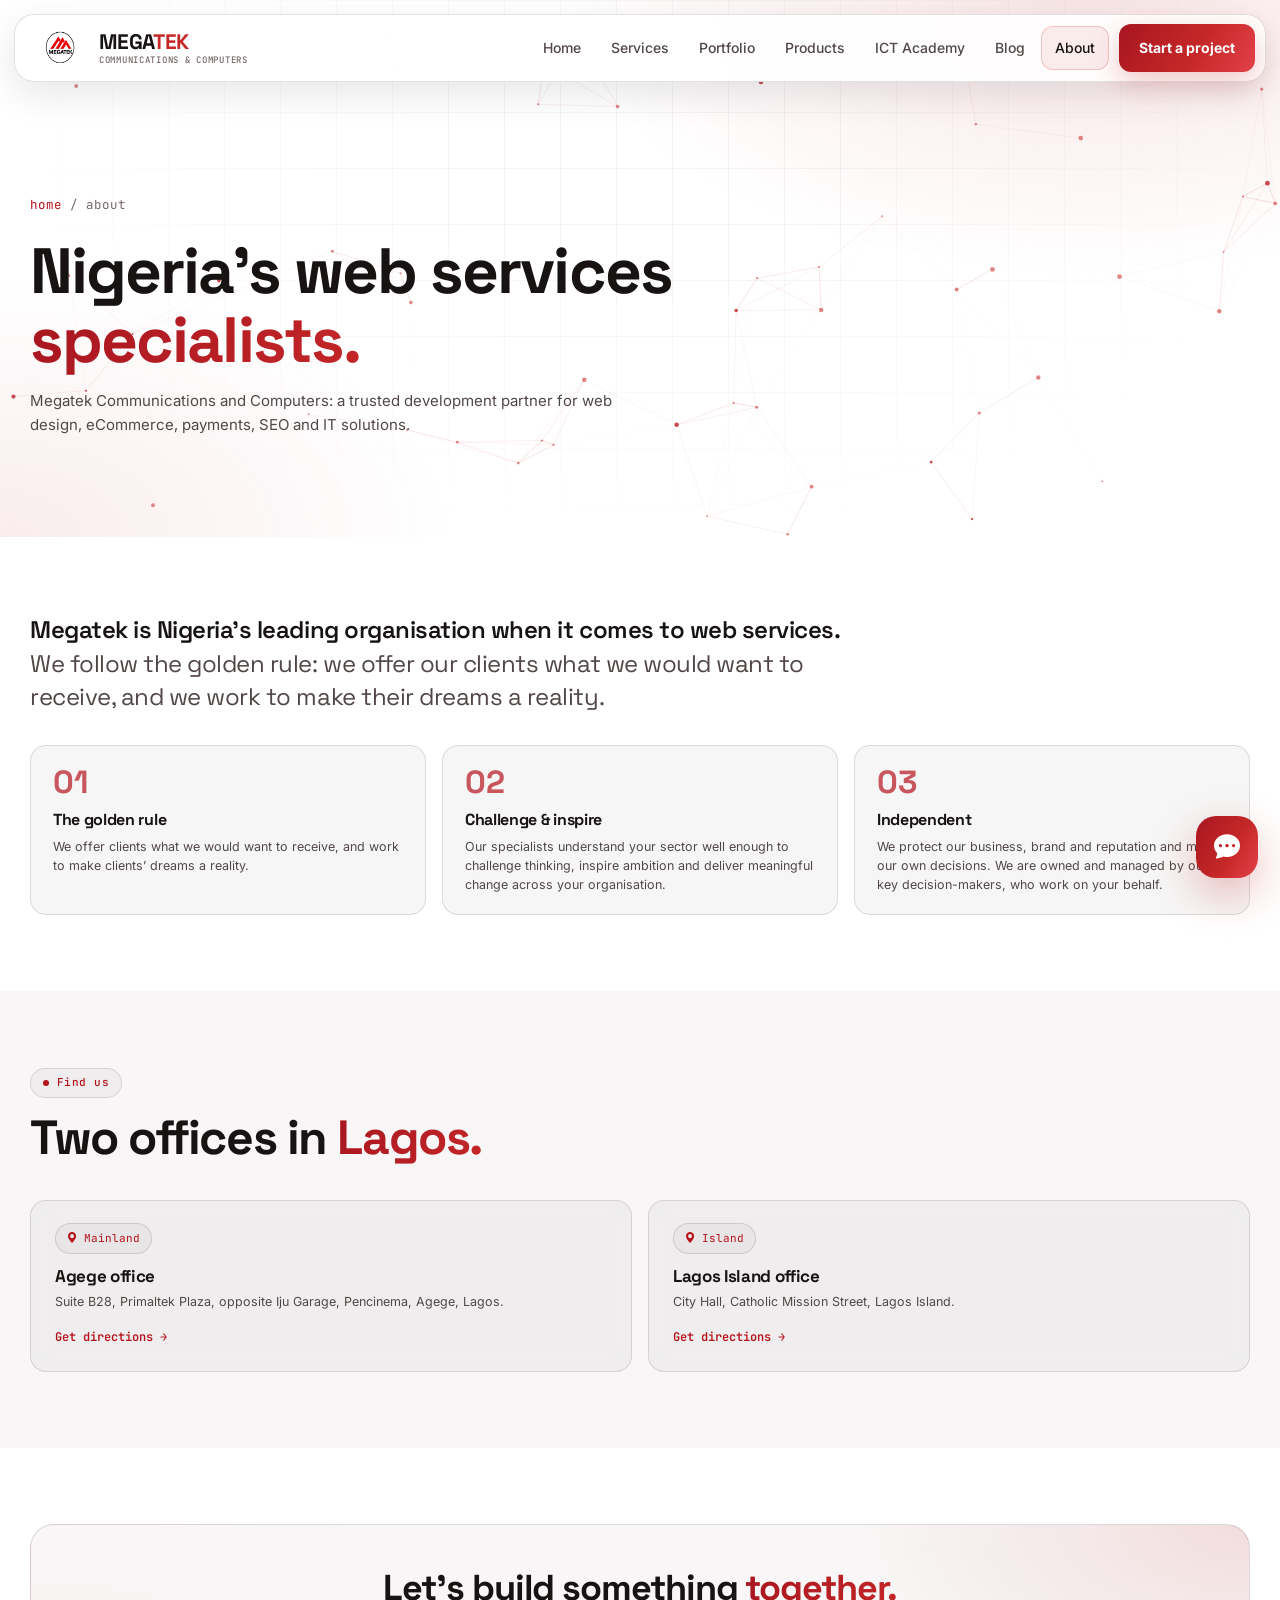
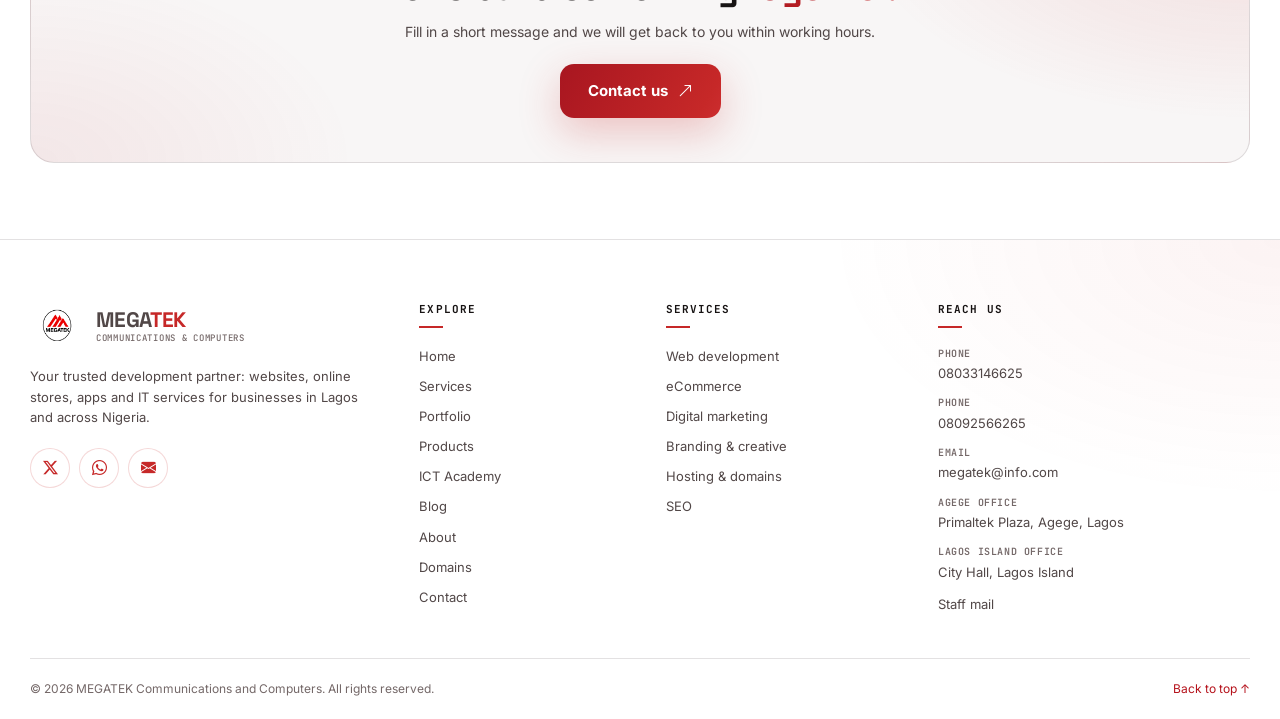
==== commit 08dfa859: "Format site pages and refine footer Co-authored-by: Copilot <223556219+Copilot@users.noreply.github." ====
--- a/about.html
+++ b/about.html
@@ -1,34 +1,132 @@
 <!doctype html>
 <html lang="en">
-<head>
-  <meta charset="utf-8">
-  <meta name="viewport" content="width=device-width, initial-scale=1">
-  <meta name="description" content="Megatek Communications and Computers, Nigeria web services specialists in Lagos.">
-  <meta name="theme-color" content="#ffffff">
-  <title>About Us | Megatek</title>
-  <link rel="icon" type="image/png" href="assets/images/favicon.png">
-  <link rel="stylesheet" href="assets/css/styles.css">
-  <script src="assets/js/main.js" defer></script>
-</head>
-<body id="top">
-  <div data-site-header></div>
-  <main>
-    <section class="page-hero"><div class="grid-bg"></div><div class="container"><div class="crumbs"><a href="index.html">home</a> / about</div><h1>Nigeria&rsquo;s web services <span class="grad">specialists.</span></h1><p class="lead">Megatek Communications and Computers: a trusted development partner for web design, eCommerce, payments, SEO and IT solutions.</p></div></section>
-    <section class="section"><div class="container">
-      <p class="statement reveal">Megatek is Nigeria&rsquo;s leading organisation when it comes to web services. <span>We follow the golden rule: we offer our clients what we would want to receive, and we work to make their dreams a reality.</span></p>
-      <div class="principles reveal">
-        <div class="card principle"><span class="num">01</span><h3>The golden rule</h3><p>We offer clients what we would want to receive, and work to make clients&rsquo; dreams a reality.</p></div>
-        <div class="card principle"><span class="num">02</span><h3>Challenge &amp; inspire</h3><p>Our specialists understand your sector well enough to challenge thinking, inspire ambition and deliver meaningful change across your organisation.</p></div>
-        <div class="card principle"><span class="num">03</span><h3>Independent</h3><p>We protect our business, brand and reputation and make our own decisions. We are owned and managed by our key decision-makers, who work on your behalf.</p></div>
-      </div>
-    </div></section>
-    <section class="section section--alt"><div class="container"><div class="section-head reveal"><p class="eyebrow">Find us</p><h2>Two offices in <span class="grad">Lagos.</span></h2></div>
-      <div class="offices reveal">
-        <div class="card office"><span class="chip"><i class="bi bi-geo-alt-fill"></i> Mainland</span><h3>Agege office</h3><p>Suite B28, Primaltek Plaza, opposite Iju Garage, Pencinema, Agege, Lagos.</p><a href="https://maps.google.com/?q=Primaltek+Plaza+Agege+Lagos" target="_blank" rel="noreferrer">Get directions →</a></div>
-        <div class="card office"><span class="chip"><i class="bi bi-geo-alt-fill"></i> Island</span><h3>Lagos Island office</h3><p>City Hall, Catholic Mission Street, Lagos Island.</p><a href="https://maps.google.com/?q=City+Hall+Catholic+Mission+Street+Lagos+Island" target="_blank" rel="noreferrer">Get directions →</a></div>
-      </div></div></section>
-    <section class="section"><div class="container"><div class="cta reveal"><h2>Let&rsquo;s build something <span class="grad">together.</span></h2><p>Fill in a short message and we will get back to you within working hours.</p><div class="hero-actions"><a class="btn" href="contact.html">Contact us <i class="bi bi-arrow-up-right"></i></a></div></div></div></section>
-  </main>
-  <div data-site-footer></div>
-</body>
+  <head>
+    <meta charset="utf-8" />
+    <meta name="viewport" content="width=device-width, initial-scale=1" />
+    <meta
+      name="description"
+      content="Megatek Communications and Computers, Nigeria web services specialists in Lagos."
+    />
+    <meta name="theme-color" content="#ffffff" />
+    <title>About Us | Megatek</title>
+    <link rel="icon" type="image/png" href="assets/images/favicon.png" />
+    <link rel="stylesheet" href="assets/css/styles.css" />
+    <script src="assets/js/main.js" defer></script>
+  </head>
+  <body id="top">
+    <div data-site-header></div>
+    <main>
+      <section class="page-hero">
+        <div class="grid-bg"></div>
+        <div class="container">
+          <div class="crumbs"><a href="index.html">home</a> / about</div>
+          <h1>
+            Nigeria&rsquo;s web services <span class="grad">specialists.</span>
+          </h1>
+          <p class="lead">
+            Megatek Communications and Computers: a trusted development partner
+            for web design, eCommerce, payments, SEO and IT solutions.
+          </p>
+        </div>
+      </section>
+      <section class="section">
+        <div class="container">
+          <p class="statement reveal">
+            Megatek is Nigeria&rsquo;s leading organisation when it comes to web
+            services.
+            <span
+              >We follow the golden rule: we offer our clients what we would
+              want to receive, and we work to make their dreams a reality.</span
+            >
+          </p>
+          <div class="principles reveal">
+            <div class="card principle">
+              <span class="num">01</span>
+              <h3>The golden rule</h3>
+              <p>
+                We offer clients what we would want to receive, and work to make
+                clients&rsquo; dreams a reality.
+              </p>
+            </div>
+            <div class="card principle">
+              <span class="num">02</span>
+              <h3>Challenge &amp; inspire</h3>
+              <p>
+                Our specialists understand your sector well enough to challenge
+                thinking, inspire ambition and deliver meaningful change across
+                your organisation.
+              </p>
+            </div>
+            <div class="card principle">
+              <span class="num">03</span>
+              <h3>Independent</h3>
+              <p>
+                We protect our business, brand and reputation and make our own
+                decisions. We are owned and managed by our key decision-makers,
+                who work on your behalf.
+              </p>
+            </div>
+          </div>
+        </div>
+      </section>
+      <section class="section section--alt">
+        <div class="container">
+          <div class="section-head reveal">
+            <p class="eyebrow">Find us</p>
+            <h2>Two offices in <span class="grad">Lagos.</span></h2>
+          </div>
+          <div class="offices reveal">
+            <div class="card office">
+              <span class="chip"
+                ><i class="bi bi-geo-alt-fill"></i> Mainland</span
+              >
+              <h3>Agege office</h3>
+              <p>
+                Suite B28, Primaltek Plaza, opposite Iju Garage, Pencinema,
+                Agege, Lagos.
+              </p>
+              <a
+                href="https://maps.google.com/?q=Primaltek+Plaza+Agege+Lagos"
+                target="_blank"
+                rel="noreferrer"
+                >Get directions →</a
+              >
+            </div>
+            <div class="card office">
+              <span class="chip"
+                ><i class="bi bi-geo-alt-fill"></i> Island</span
+              >
+              <h3>Lagos Island office</h3>
+              <p>City Hall, Catholic Mission Street, Lagos Island.</p>
+              <a
+                href="https://maps.google.com/?q=City+Hall+Catholic+Mission+Street+Lagos+Island"
+                target="_blank"
+                rel="noreferrer"
+                >Get directions →</a
+              >
+            </div>
+          </div>
+        </div>
+      </section>
+      <section class="section">
+        <div class="container">
+          <div class="cta reveal">
+            <h2>
+              Let&rsquo;s build something <span class="grad">together.</span>
+            </h2>
+            <p>
+              Fill in a short message and we will get back to you within working
+              hours.
+            </p>
+            <div class="hero-actions">
+              <a class="btn" href="contact.html"
+                >Contact us <i class="bi bi-arrow-up-right"></i
+              ></a>
+            </div>
+          </div>
+        </div>
+      </section>
+    </main>
+    <div data-site-footer></div>
+  </body>
 </html>
--- a/assets/css/styles.css
+++ b/assets/css/styles.css
@@ -107,28 +107,30 @@
 .orb { position: absolute; z-index: 0; border-radius: 50%; filter: blur(70px); pointer-events: none; animation: drift 16s ease-in-out infinite; }
 
 /* ============ Footer ============ */
-.site-footer { position: relative; overflow: hidden; padding: 58px 0 0; border-top: 1px solid var(--line); background: radial-gradient(700px 400px at 100% 0%, rgba(198,40,40,.08), transparent 65%), var(--bg); }
-.footer-cta { position: relative; z-index: 2; display: flex; align-items: center; justify-content: space-between; gap: 18px; margin-bottom: 34px; padding: 20px 24px; border: 1px solid var(--line); border-radius: 16px; background: linear-gradient(120deg, rgba(198,40,40,.09), rgba(181,18,27,.04) 60%, rgba(198,40,40,.02)); backdrop-filter: blur(14px); }
+.site-footer { position: relative; overflow: hidden; padding: 64px 0 0; border-top: 1px solid var(--line); background: radial-gradient(700px 400px at 100% 0%, rgba(198,40,40,.055), transparent 65%), var(--bg); }
+.footer-cta { position: relative; z-index: 2; display: flex; align-items: center; justify-content: space-between; gap: 18px; margin-bottom: 42px; padding: 24px 28px; border: 1px solid var(--line); border-radius: 18px; background: linear-gradient(120deg, rgba(198,40,40,.07), rgba(181,18,27,.025) 60%, rgba(198,40,40,.01)); }
 .footer-cta h2 { margin: 0 0 4px; font-size: clamp(16px, 1.9vw, 22px); }
 .footer-cta p { margin: 0; font-size: 12.5px; line-height: 1.45; color: var(--sub); }
 .footer-cta--centered { flex-direction: column; justify-content: center; gap: 14px; text-align: center; }
 .footer-cta--centered h2 { font-size: clamp(20px, 2.4vw, 28px); }
 .footer-cta--centered p { max-width: 520px; margin-inline: auto; }
-.footer-grid { position: relative; z-index: 2; display: grid; grid-template-columns: 1.35fr .85fr .95fr 1.2fr; gap: 16px; align-items: stretch; }
-.footer-col h4 { margin-bottom: 14px; color: var(--text); font-family: var(--mono); font-size: 11px; font-weight: 700; letter-spacing: .1em; text-transform: uppercase; }
-.footer-col:not(.footer-about) { padding: 20px; border: 1px solid var(--line); border-radius: 16px; background: rgba(255,255,255,.72); }
-.footer-col ul { display: grid; gap: 8px; margin: 0; padding: 0; list-style: none; }
+.footer-grid { position: relative; z-index: 2; display: grid; grid-template-columns: minmax(0, 1.35fr) minmax(120px, .8fr) minmax(140px, .9fr) minmax(190px, 1.2fr); gap: clamp(24px, 3vw, 48px); align-items: start; }
+.footer-col h4 { display: grid; justify-items: start; gap: 10px; margin: 0 0 18px; color: var(--text); font-family: var(--mono); font-size: 11px; font-weight: 700; letter-spacing: .1em; text-transform: uppercase; }
+.footer-col h4::after { width: 24px; height: 2px; background: var(--red); content: ""; }
+.footer-col ul { display: grid; gap: 10px; margin: 0; padding: 0; list-style: none; }
 .footer-col a, .footer-col li, .footer-col p { color: var(--sub); font-size: 13px; line-height: 1.55; text-decoration: none; }
 .footer-col a { transition: color .2s, padding .25s var(--ease); }
-.footer-col a:hover { color: var(--mint); padding-left: 6px; }
-.footer-about { padding: 10px 12px 10px 0; }
-.footer-about p { max-width: 340px; margin: 16px 0 18px; }
-.socials { display: flex; gap: 10px; }
-.socials a { width: 42px; height: 42px; display: grid; place-items: center; border: 1px solid var(--line); border-radius: 12px; background: var(--panel); color: #fff; font-size: 17px; transition: background .25s, transform .3s var(--ease), border-color .25s; padding: 0 !important; }
-.socials a:hover { transform: translateY(-4px); border-color: var(--blue); background: rgba(198,40,40,.12); color: var(--red); }
-.footer-bottom { position: relative; z-index: 2; display: flex; justify-content: space-between; gap: 18px; margin-top: 28px; padding: 18px 0; border-top: 1px solid var(--line); color: var(--dim); font-size: 12px; }
+.footer-col a:hover { color: var(--red); padding-left: 3px; }
+.footer-about { padding: 0; }
+.footer-about p { max-width: 340px; margin: 18px 0 20px; font-size: 13px; line-height: 1.6; }
+.socials { display: flex; gap: 9px; }
+.socials a { width: 40px; height: 40px; display: grid; place-items: center; border: 1px solid rgba(198,40,40,.18); border-radius: 50%; background: #fff; color: var(--red); font-size: 15px; transition: background .2s, transform .25s var(--ease), border-color .2s, color .2s; }
+.socials a:hover { transform: translateY(-2px); border-color: var(--red); background: var(--red); color: #fff; }
+ul.footer-contact-list { gap: 12px; }
+.footer-contact-list li { overflow-wrap: anywhere; }
+.footer-contact-list li span { display: block; margin-bottom: 2px; color: var(--dim); font-family: var(--mono); font-size: 10px; font-weight: 600; letter-spacing: .06em; text-transform: uppercase; }
+.footer-bottom { position: relative; z-index: 2; display: flex; justify-content: space-between; gap: 18px; margin-top: 44px; padding: 20px 0; border-top: 1px solid var(--line); color: var(--dim); font-size: 12px; }
 .footer-bottom a { color: var(--mint); text-decoration: none; }
-.footer-word { position: absolute; z-index: 1; left: 50%; bottom: -.2em; transform: translateX(-50%); color: transparent; font-family: var(--display); font-size: clamp(60px, 18vw, 300px); font-weight: 700; line-height: 1; letter-spacing: -.05em; white-space: nowrap; -webkit-text-stroke: 1.5px rgba(255,255,255,.07); pointer-events: none; }
 
 /* ============ Reveal / keyframes ============ */
 .js .reveal { opacity: 0; transform: translateY(36px); transition: opacity .85s var(--ease), transform .85s var(--ease); }
@@ -628,7 +630,6 @@
   .footer-cta p { font-size: 12px; }
   .footer-grid { grid-template-columns: 1fr 1fr; gap: 12px; }
   .footer-grid > :first-child { grid-column: 1 / -1; }
-  .footer-col:not(.footer-about) { padding: 15px; }
   .footer-bottom { flex-direction: column; gap: 8px; }
   .chatbot { right: 14px; bottom: 14px; } .chatbot-teaser { display: none; } .to-top { left: 14px; bottom: 16px; }
   .domain-search { flex-direction: column; } .domain-search i { display: none; } .domain-search input { padding: 11px 13px; }
@@ -693,8 +694,7 @@
 .site-nav .nav-cta { color: #fff; }
 .site-nav .nav-cta:hover { color: #fff; }
 .section--alt, .marquee { background: var(--bg-2); }
-.footer-col h4, .socials a { color: var(--text); }
-.footer-word { -webkit-text-stroke-color: rgba(11,18,38,.08); }
+.footer-col h4 { color: var(--text); }
 .to-top { background: rgba(255,255,255,.92); color: var(--blue-2); box-shadow: 0 8px 24px rgba(11,18,38,.12); }
 .win { background: #101828; border-color: rgba(16,24,40,.18); }
 .win-code { color: #dbe5ff; }
